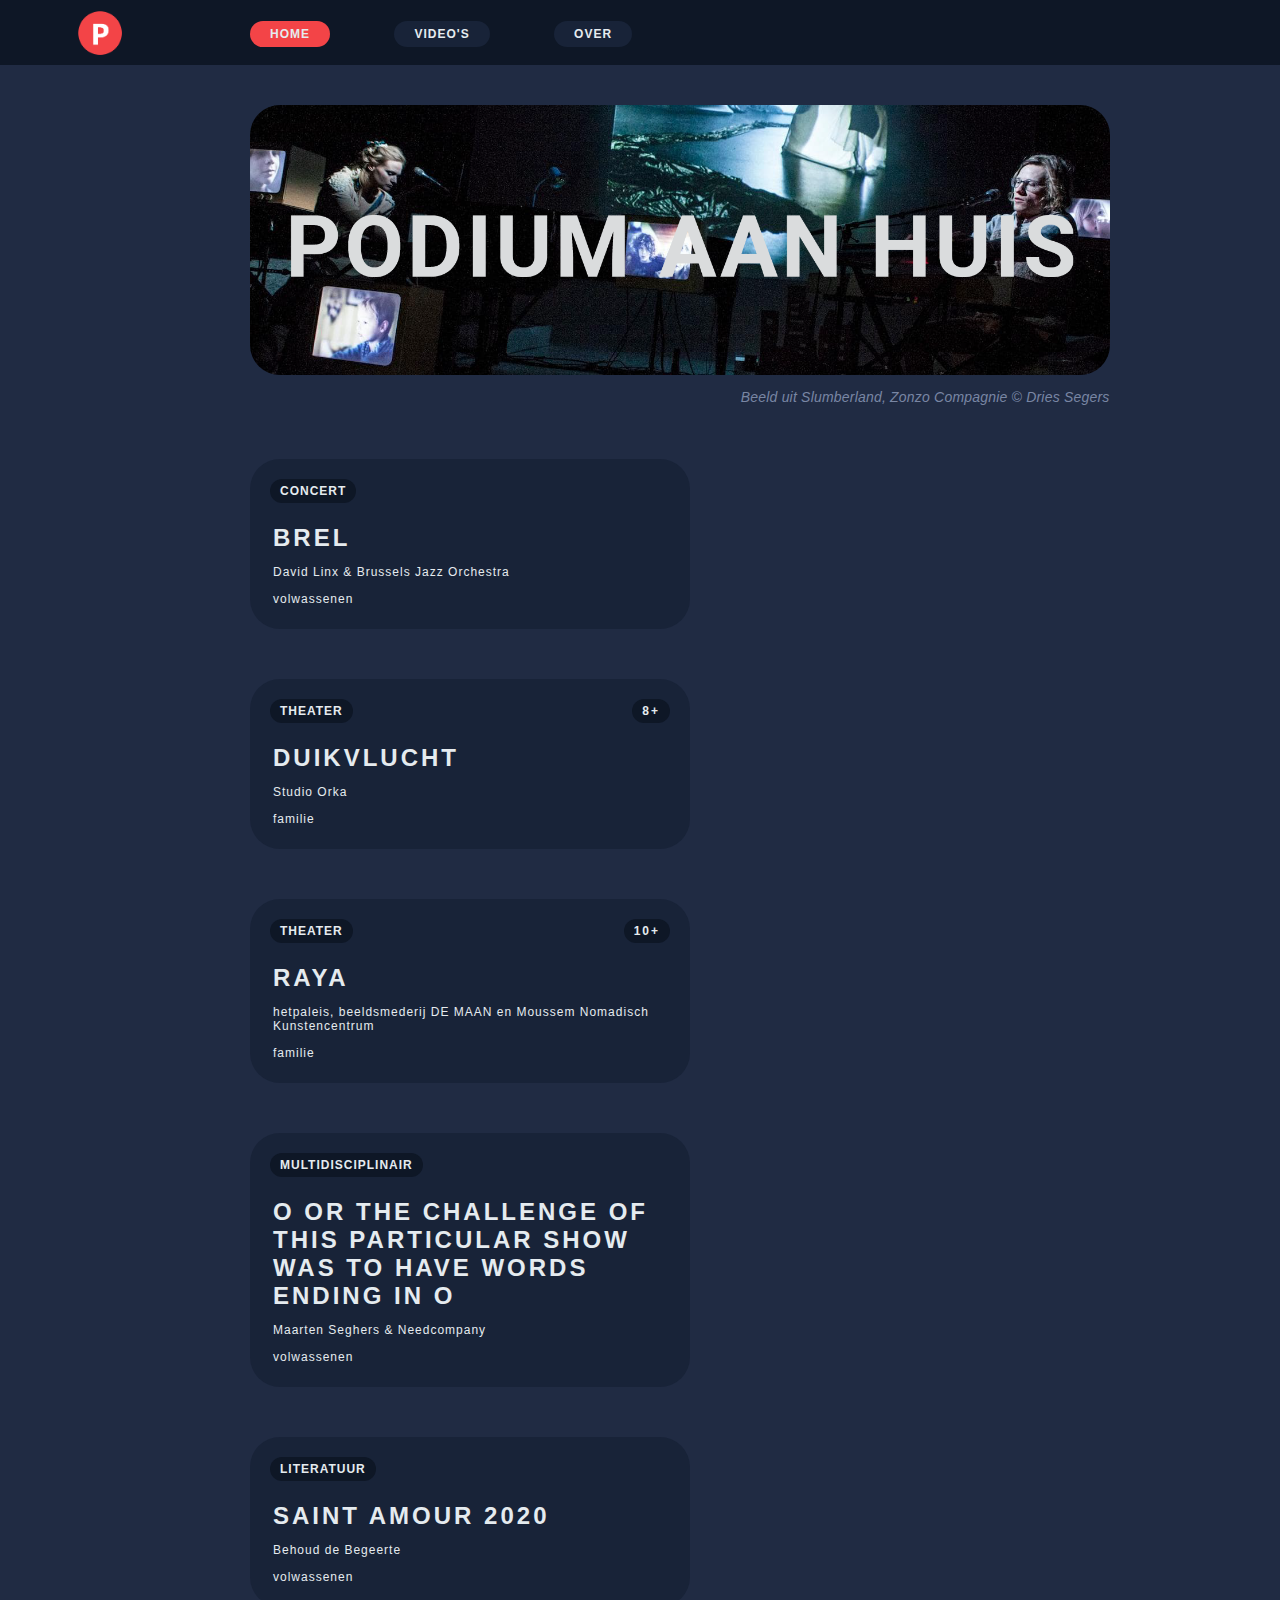
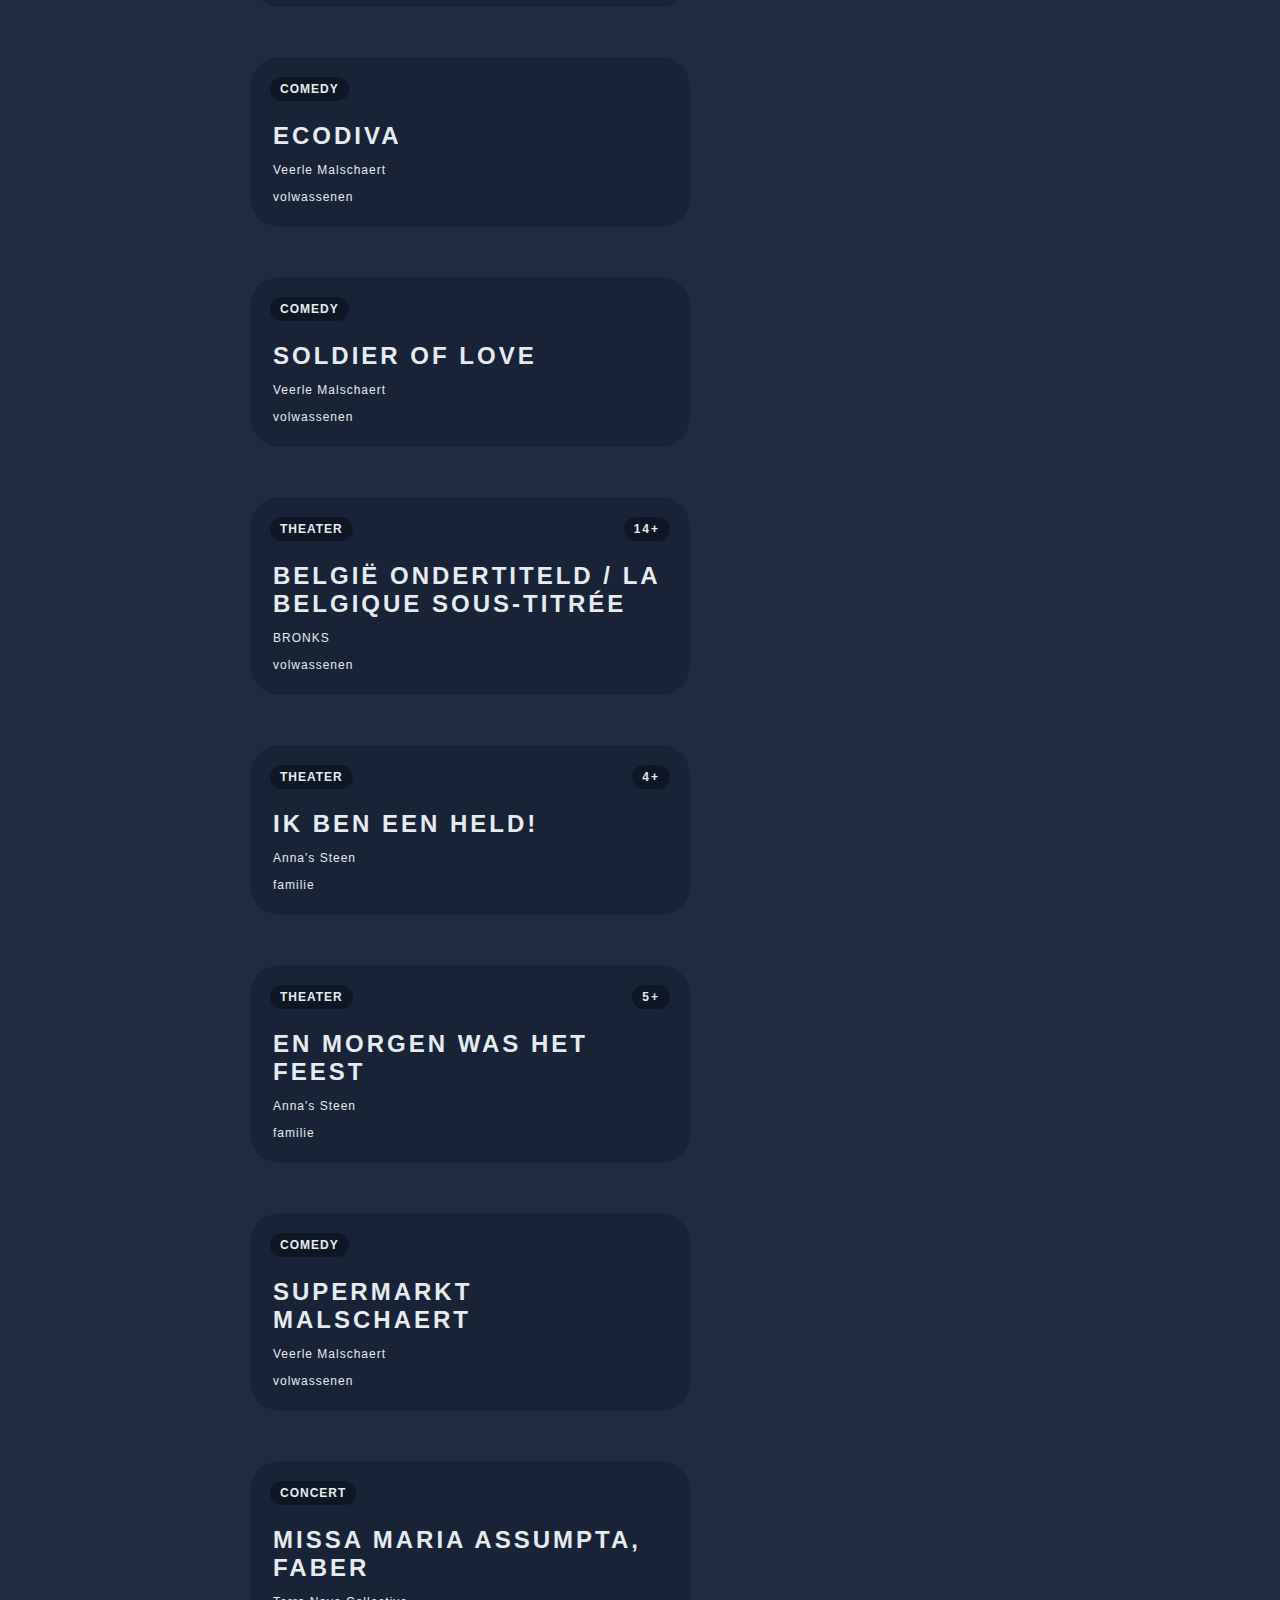
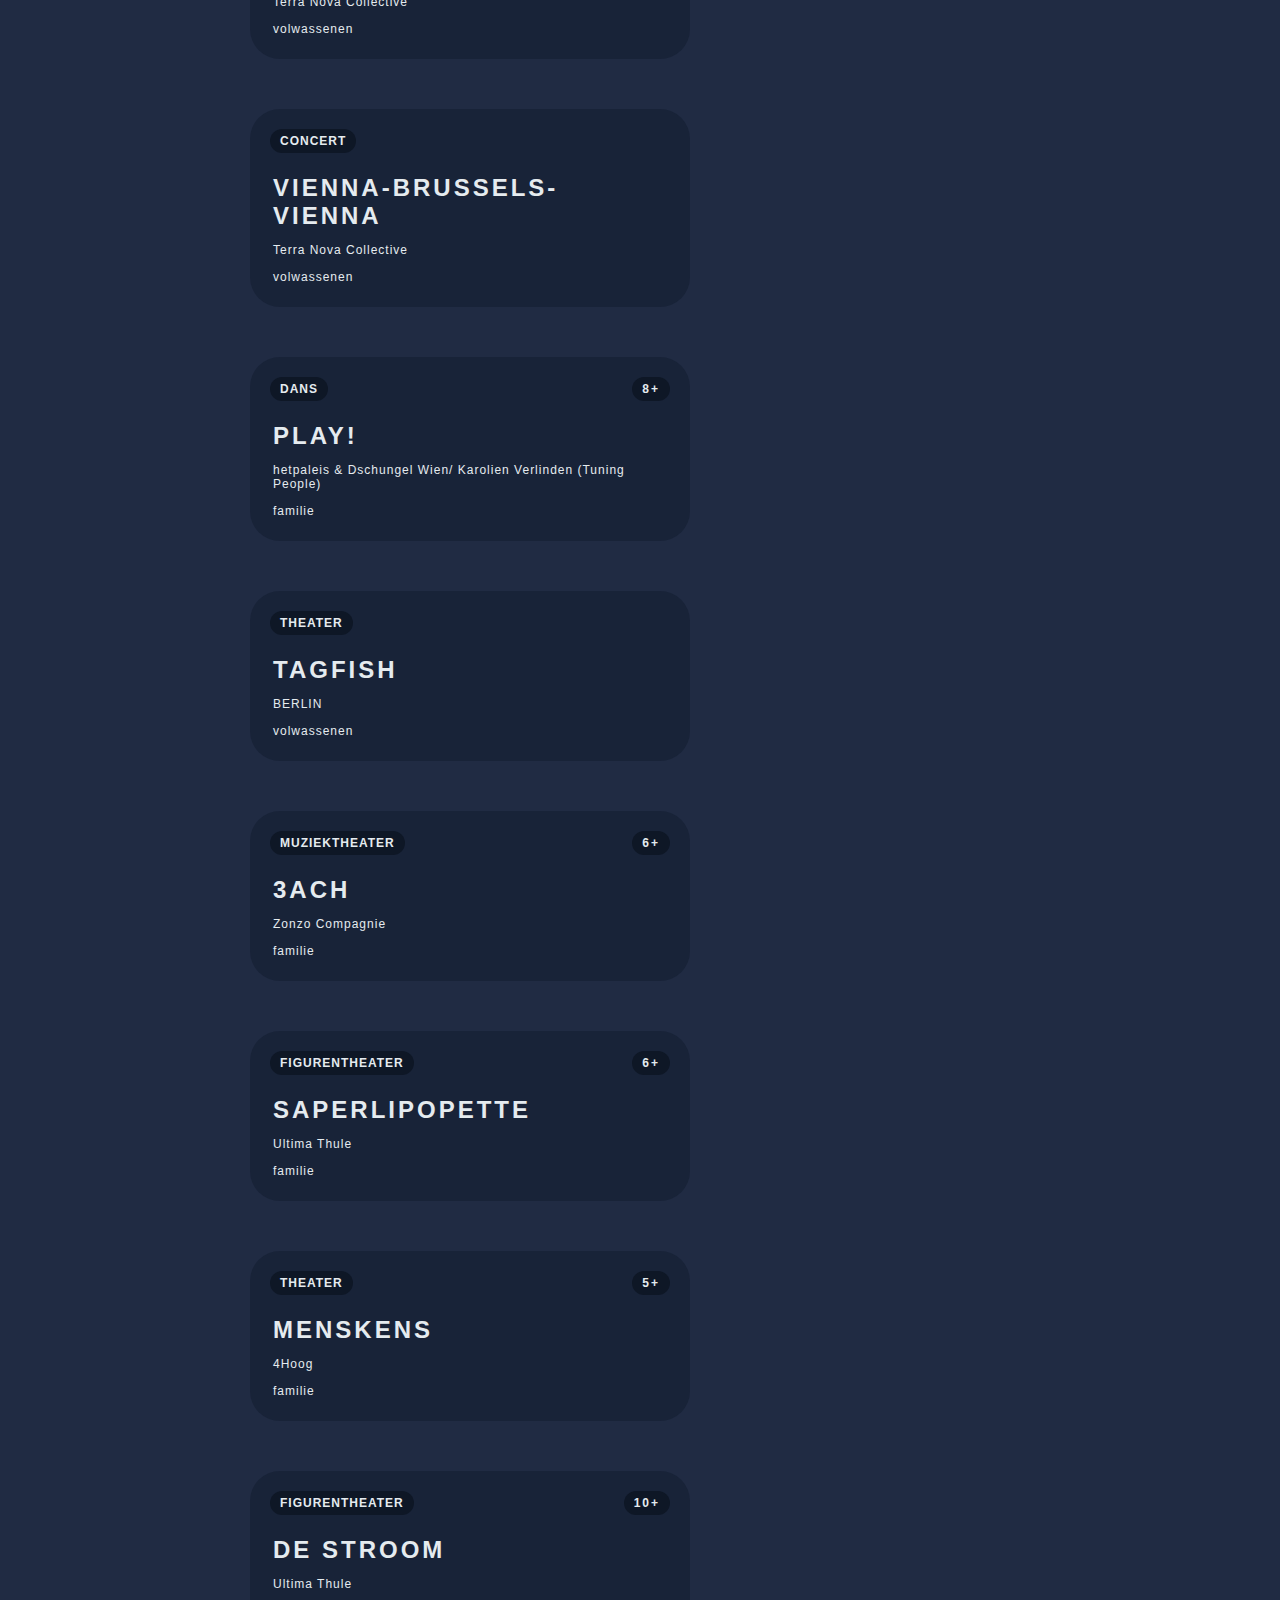
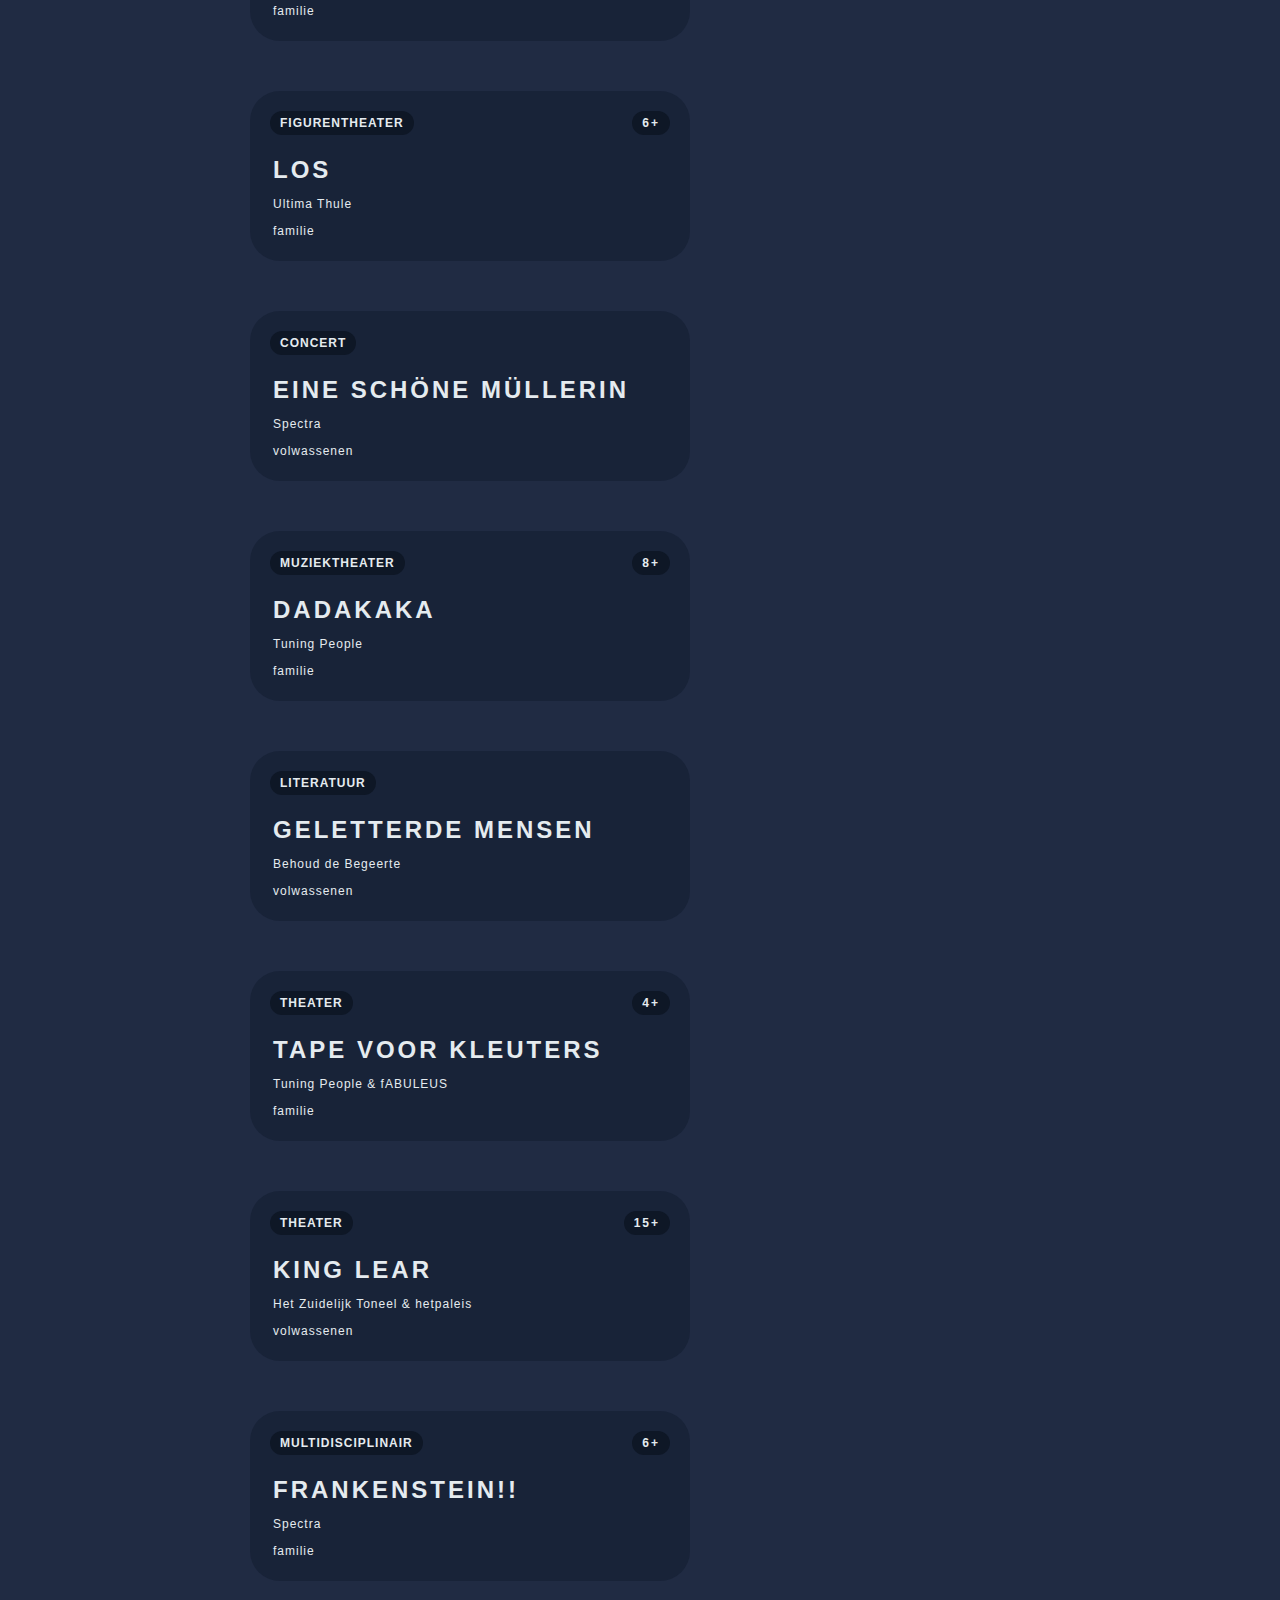
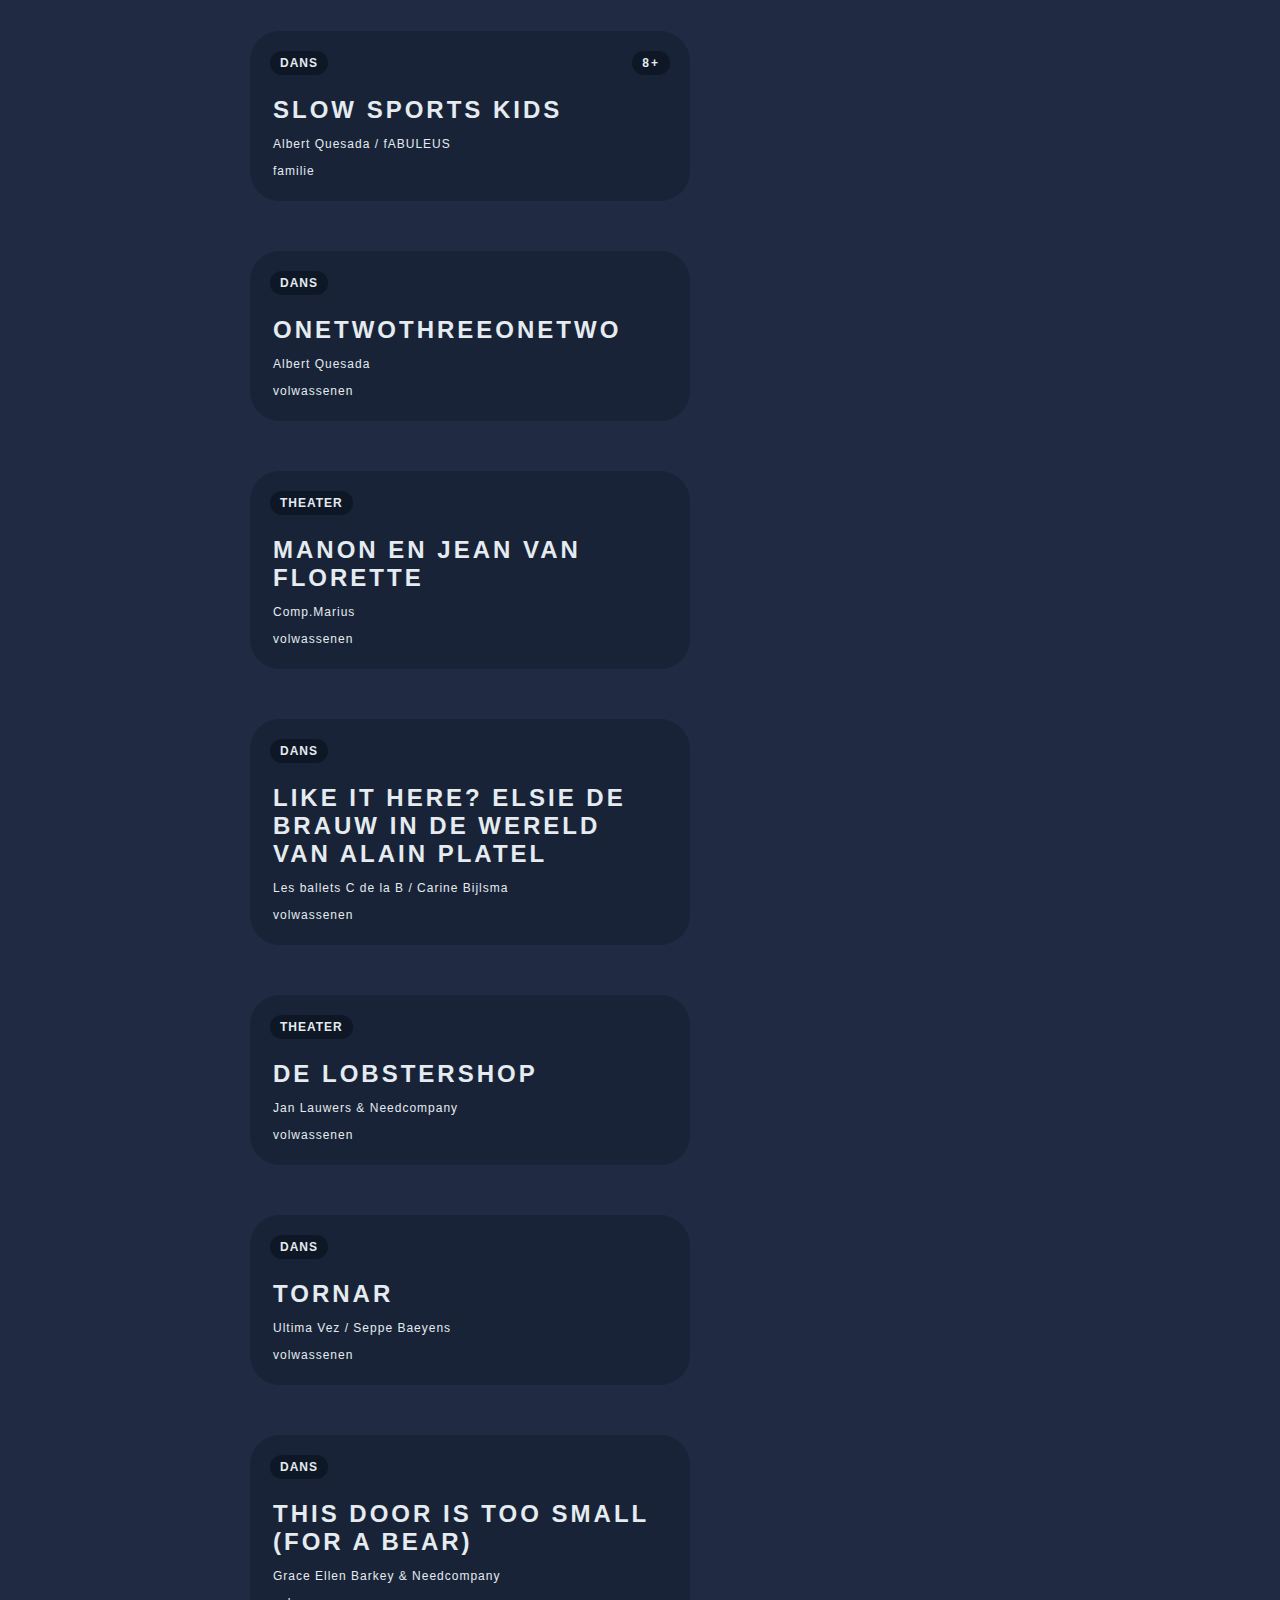
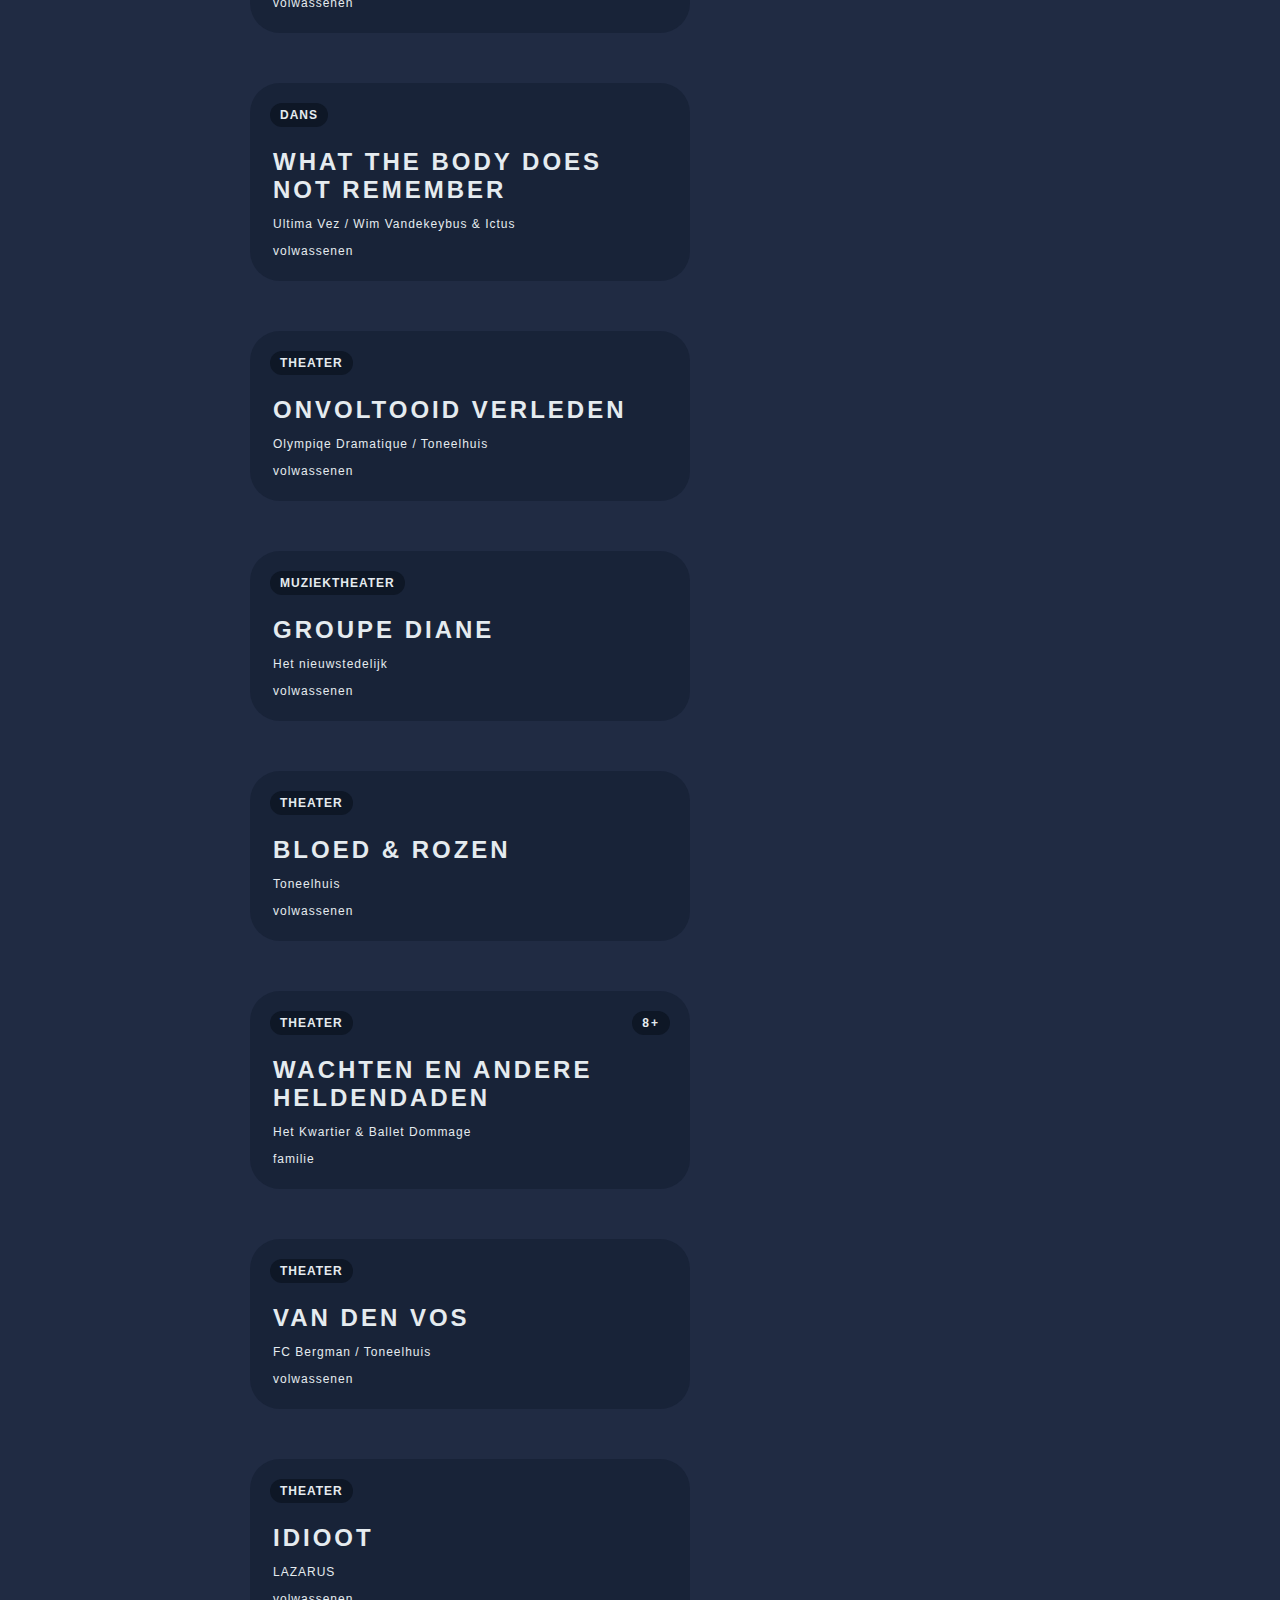
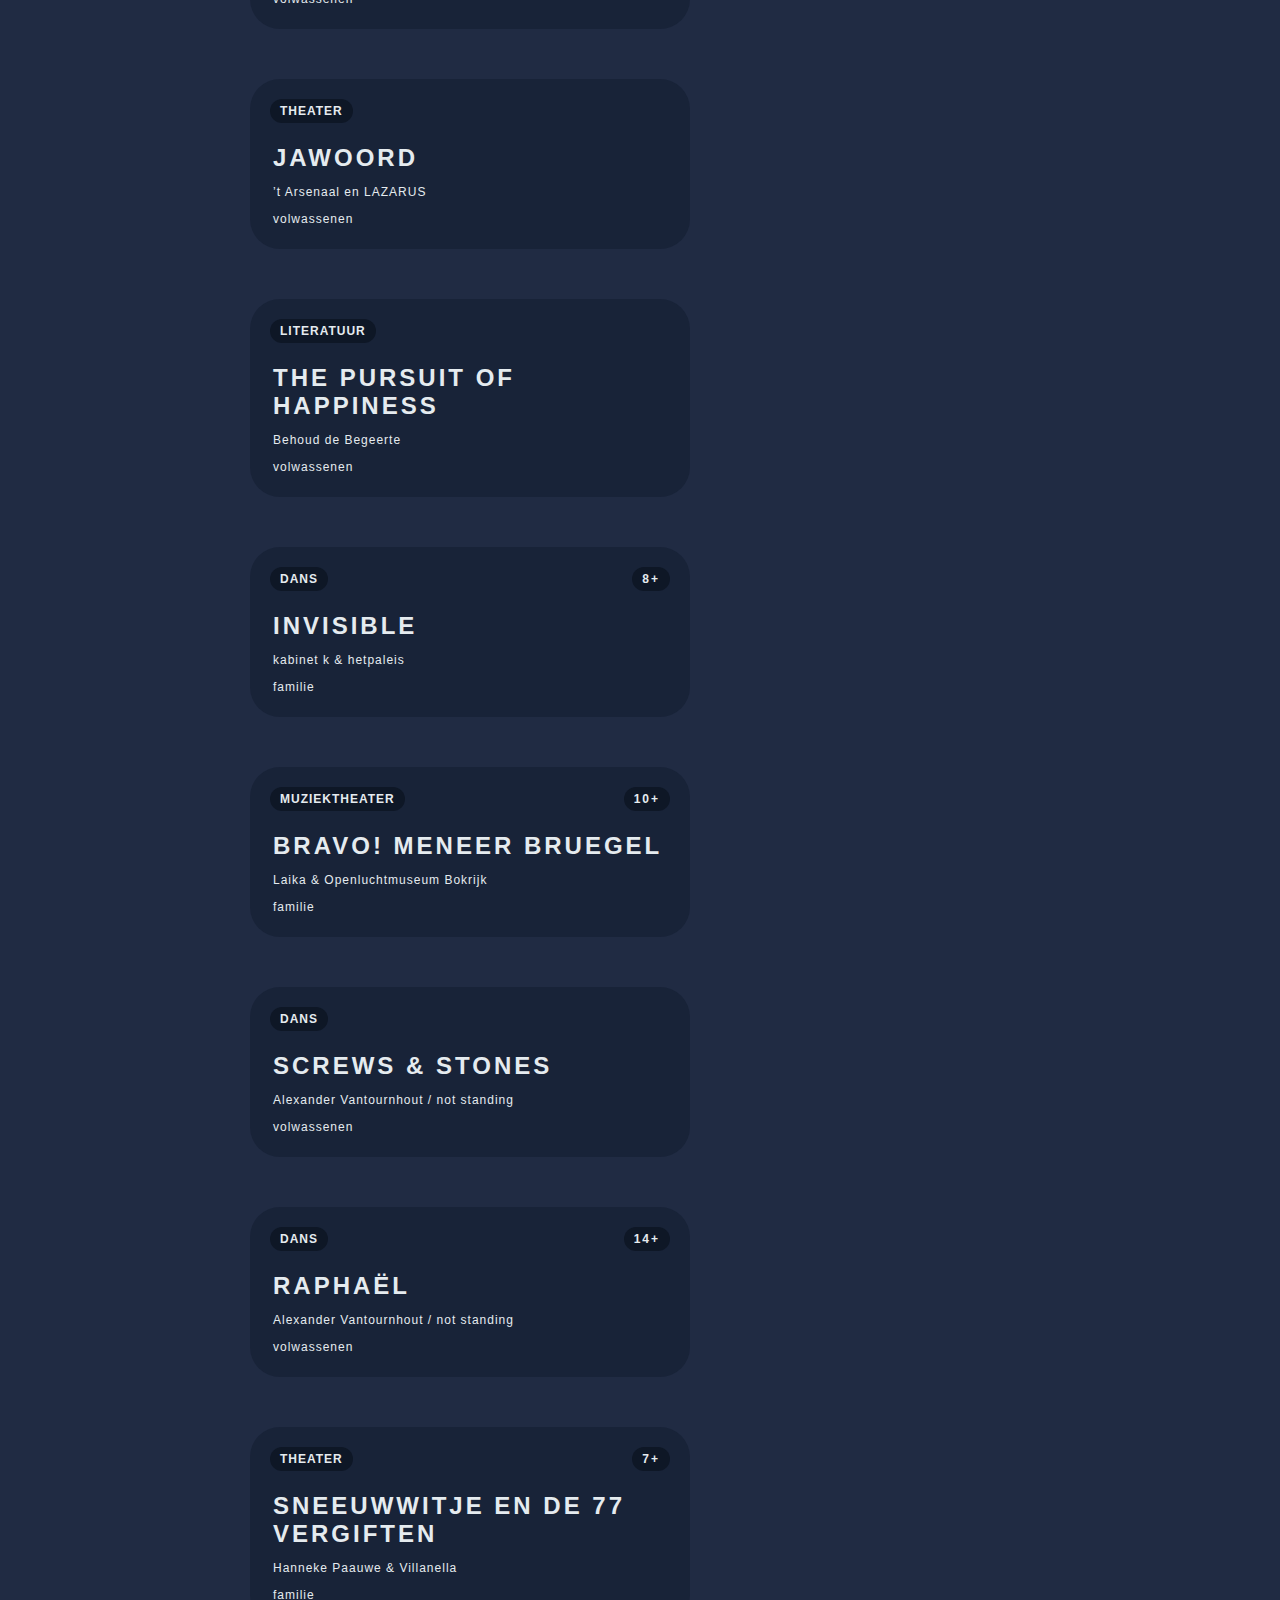
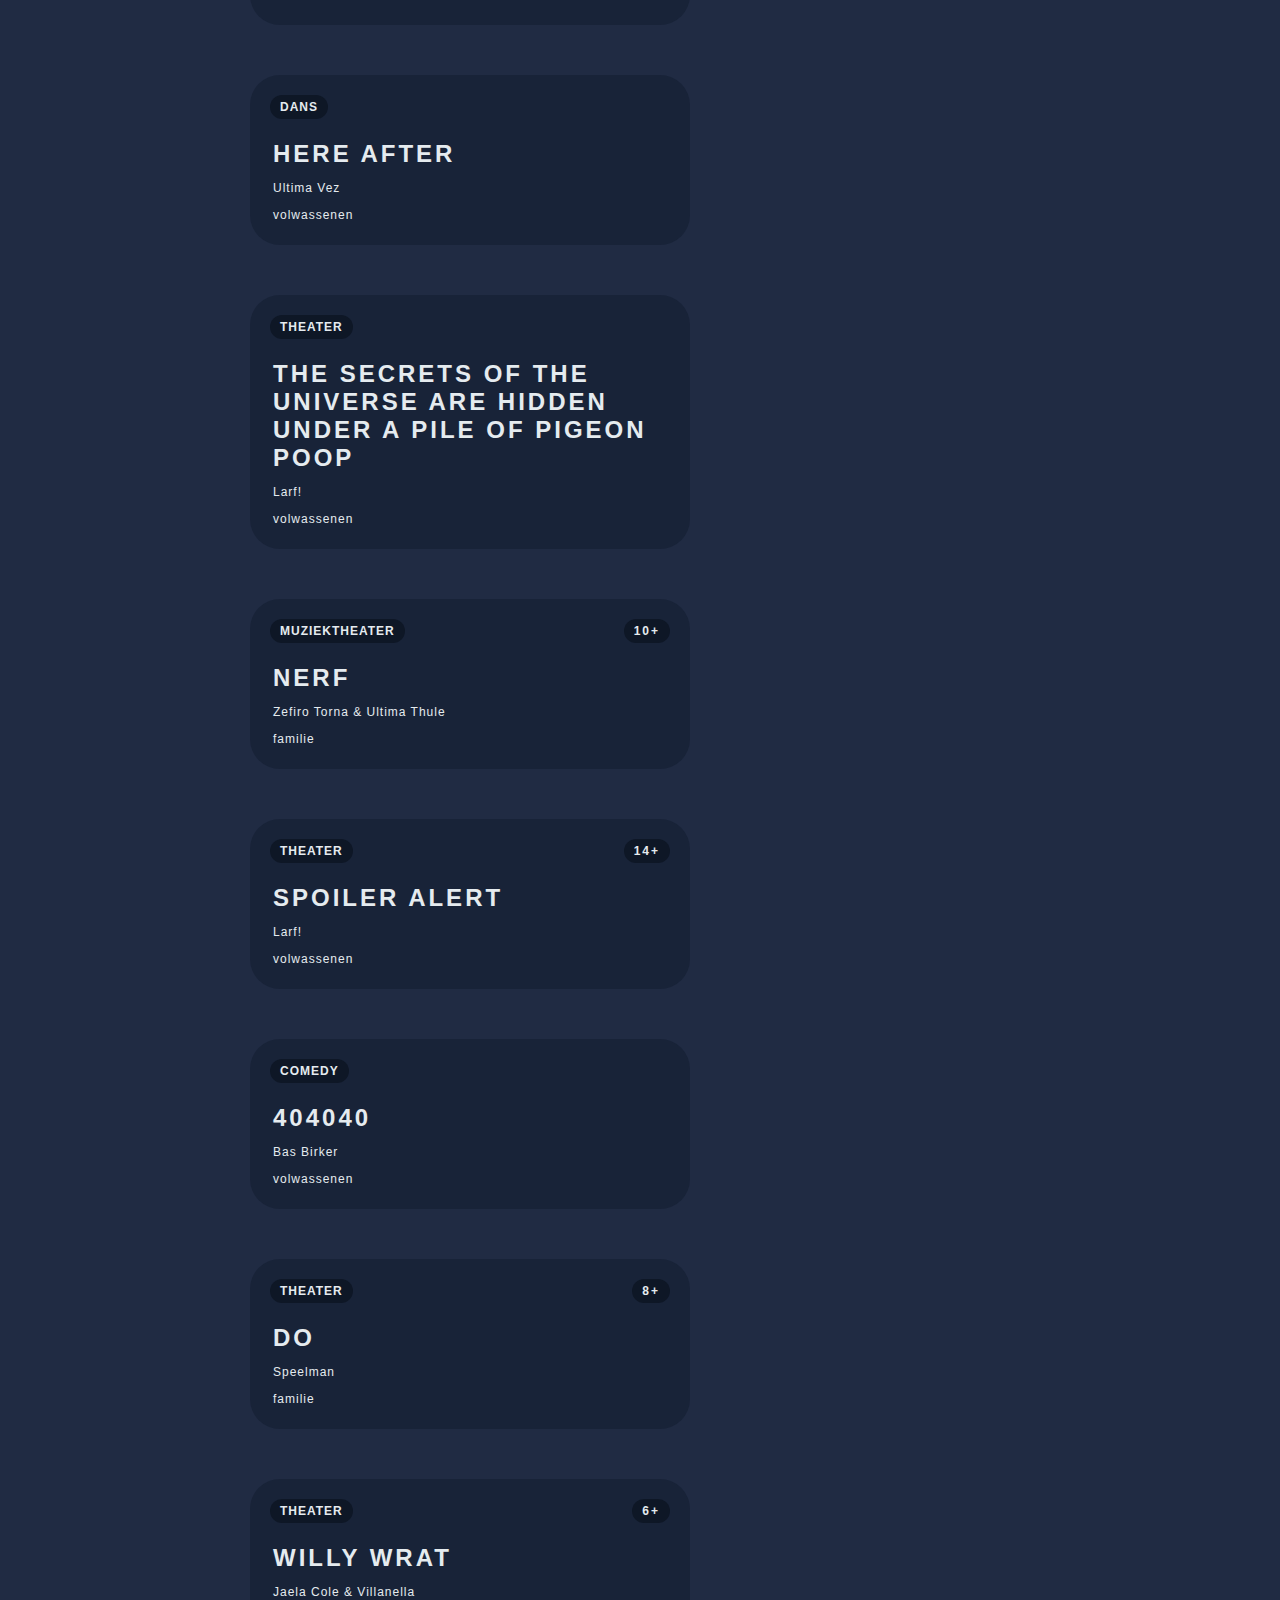
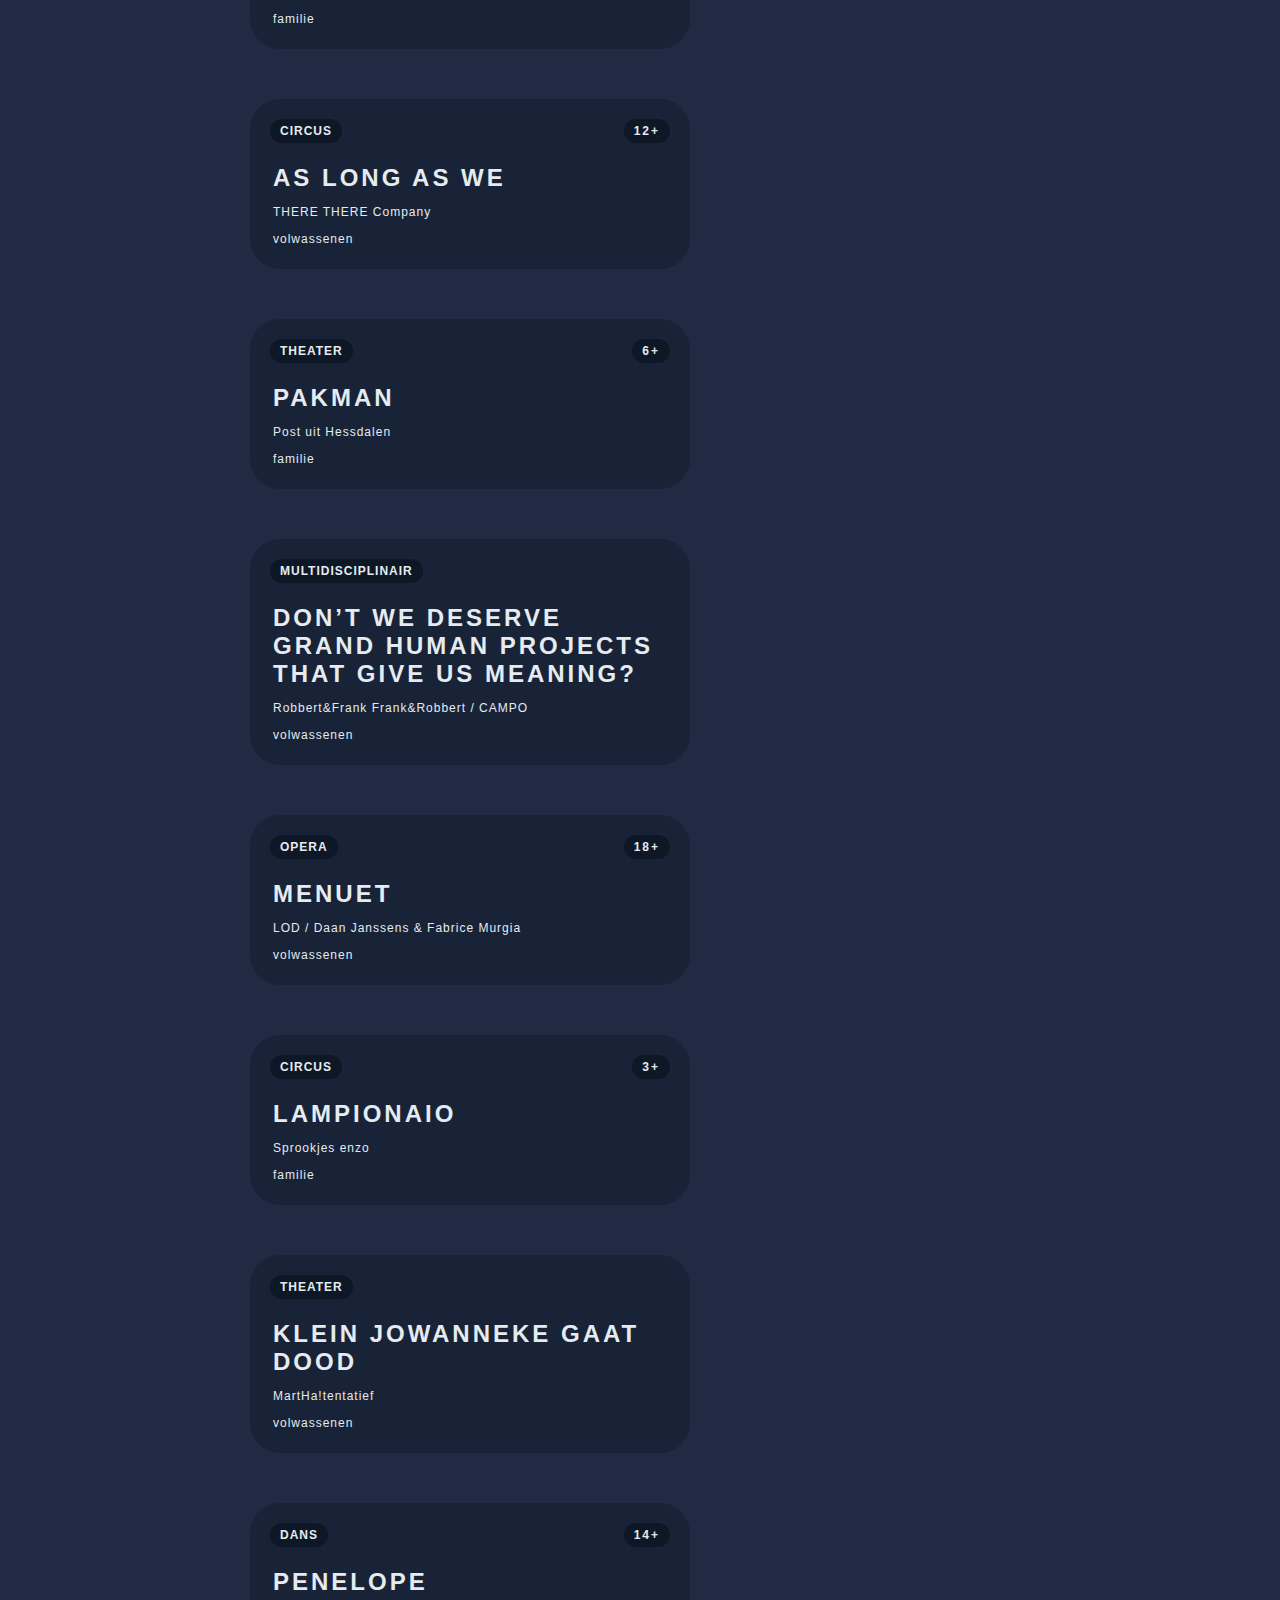
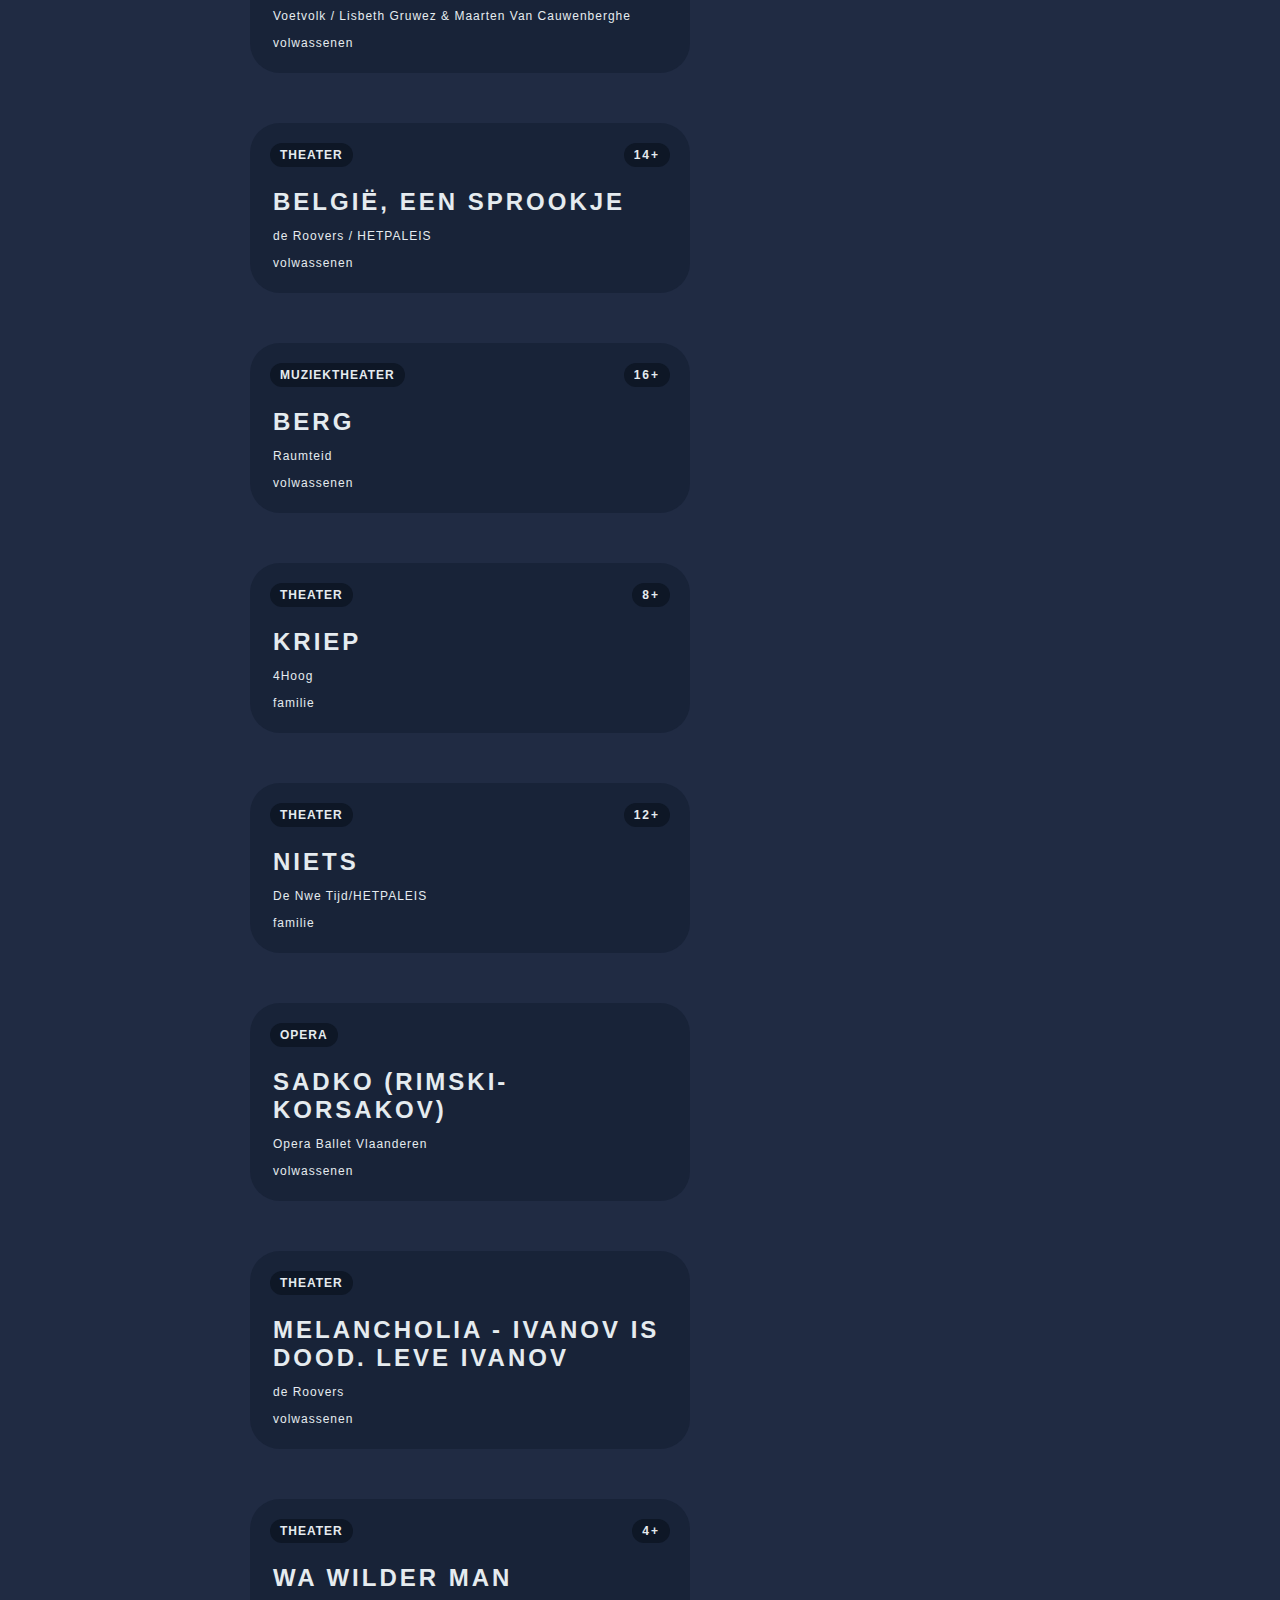
==== index.html @ 9a3b7913 "design made gathering all json data display" ====
<!DOCTYPE html>
<html lang="en">
<head>
    <meta charset="UTF-8">
    <meta name="viewport" content="width=device-width, initial-scale=1.0">
    <title>Podiumaanhuis</title>
    <script src="https://ajax.googleapis.com/ajax/libs/jquery/3.4.1/jquery.min.js" crossorigin="anonymous">
    </script>
    <link rel="stylesheet" href="/style.css">
    
    <script src="/script.js"></script> 
</head>
<body>
    <div class="container">
        <header>
    <img src="/images/Artboard – 1.png" id="logo">  
    <nav>
        <a href="" style=" background-color:#f34447;">Home</a>
        <a href="">Video's</a> 
        <a href="">Over</a>
    </nav>
</header>

<main>
    <div class="containerHome"> 
        <img class="imgHome" src="/images/Artboard 1.png" alt=""> 
        <p class="imgDesc">Beeld uit Slumberland, Zonzo Compagnie
            © Dries Segers</p>
    </div>
       
    <div class="containerFiler">
        
    </div>
   
    <div class="containerData"> 
       
    </div>   

</main>

<footer>

</footer>  
</body>
</html>
---- style.css ----
*{
    font-family: 'Roboto', sans-serif;
    color: #E5EBEF;
    
    scrollbar-color:  #f34447 #202B43; 
    scrollbar-width: thin;  
}
body{
    margin: 0;
    padding: 0;

    background-color: #202B43;
}
.box{
    background-color: #182338; 
    border: 2px;
    padding: 10px;
    border-radius: 30px;
    position: relative;
    transition: all 0.2s ease 0s; 

}

.box:hover{
    transform: scale(1.05); 
    cursor: pointer;
    background-color: #20304d;
    box-shadow: 0 4px 8px 0 rgba(0, 0, 0, 0.1), 0 6px 20px 0 rgba(0, 0, 0, 0.11);
} 

.box:hover .boxGenre{
    background-color:#f34447;
    transition: all 0.2s ease 0s; 
} 

.boxGenre{
    position: absolute;
    background-color: #0E1726;
    border-radius: 30px; 
    padding: 5px 10px 5px 10px;  
    text-transform: uppercase;
    font-weight: 700;
    letter-spacing: 1px;
    font-size: 12px;
    margin: 10px; 
}

.boxTitle{
    margin-top: 55px;
    text-transform: uppercase;
    font-weight: 700;
    letter-spacing: 3px;
    font-size: 24px;
    margin: 55px 13px 13px 13px;
}
.boxDescription{

    font-weight: 500;
    letter-spacing: 1px; 
    font-size: 12px;
    margin: 13px;
}
.boxCategory{
  
    font-weight: 500;
    letter-spacing: 1px; 
    font-size: 12px;
    margin: 13px;
}

.boxAge{
    position: absolute;
    background-color: #0E1726;
    border-radius: 30px;
    padding: 5px 10px 5px 10px;  
    text-transform: uppercase;
    font-weight: 700;
    letter-spacing: 2px;
    font-size: 12px;
    margin: 10px;
    top: 10px;
    right: 10px;
}
  
.container { 
    display: grid;
    height: 100vh;
    grid-template-columns: 250px auto 75px;
    grid-template-rows: 65px auto 200px;
    grid-template-areas: "header header header"
        ". main ."
        "footer footer footer"; 
}

header { 
    grid-area: header;
    display: grid;
    grid-template-columns: 200px auto;
    grid-template-areas: "logo nav";
    background-color: #0E1726;
} 
   
main {
    grid-area: main;  
    display: grid;
    grid-template-columns: 45% 10% 35% 10%;  
    grid-template-areas:     "home home home"
                         "filter filter filter"
                             "data data data"; 
} 
  .containerHome{
      margin-top: 40px;
      grid-area: home; 
      display: grid;
      position: relative;
  } 

  .containerData{
      margin-top: 40px;
      grid-area: data;
      display: grid;
      grid-gap: 50px; 
      grid-template-columns: repeat(auto-fit, 440px);
  }

  .containerFilter{
      grid-area: filter;
  }
  
footer {
    grid-area: footer;
    background-color: #182338;
}

/*-------------- HEADER CSS ---------------*/

header nav {
    justify-self: flex-start;
    align-self: center;
    grid-area: nav;
    margin-left: 20px;
}  

header nav a { 
    list-style-type: none; 
    margin: 0 30px; 
    text-decoration: none;
    background-color: #182338;  
    border-radius: 30px;
    padding: 6px 20px 6px 20px;  
    text-transform: uppercase;
    font-weight: 700; 
    letter-spacing: 1px;
    font-size: 12px;
    transition: all 0.2s ease 0s; 
}

header nav a:hover {
    transform: scale(1.05); 
    cursor: pointer;
    background-color: #293d63;
    box-shadow: 0 4px 8px 0 rgba(0, 0, 0, 0.1), 0 6px 20px 0 rgba(0, 0, 0, 0.11);
}

#logo {
    width: 50px;
    grid-area: logo;
    justify-self: center;
    align-self: center;
}  
#logo:hover {
    opacity: 0.3; 
    cursor: pointer;
    transition: all 0.3s ease 0s; 
}

.imgHome{ 
    width: 100%;
    border-radius: 30px;
}
.imgDesc{
    font-size: 14px;
    font-weight: 400;
    font-style: italic; 
    letter-spacing: 0.2px;
    text-align: end;
    color: rgb(121, 134, 163); 
}
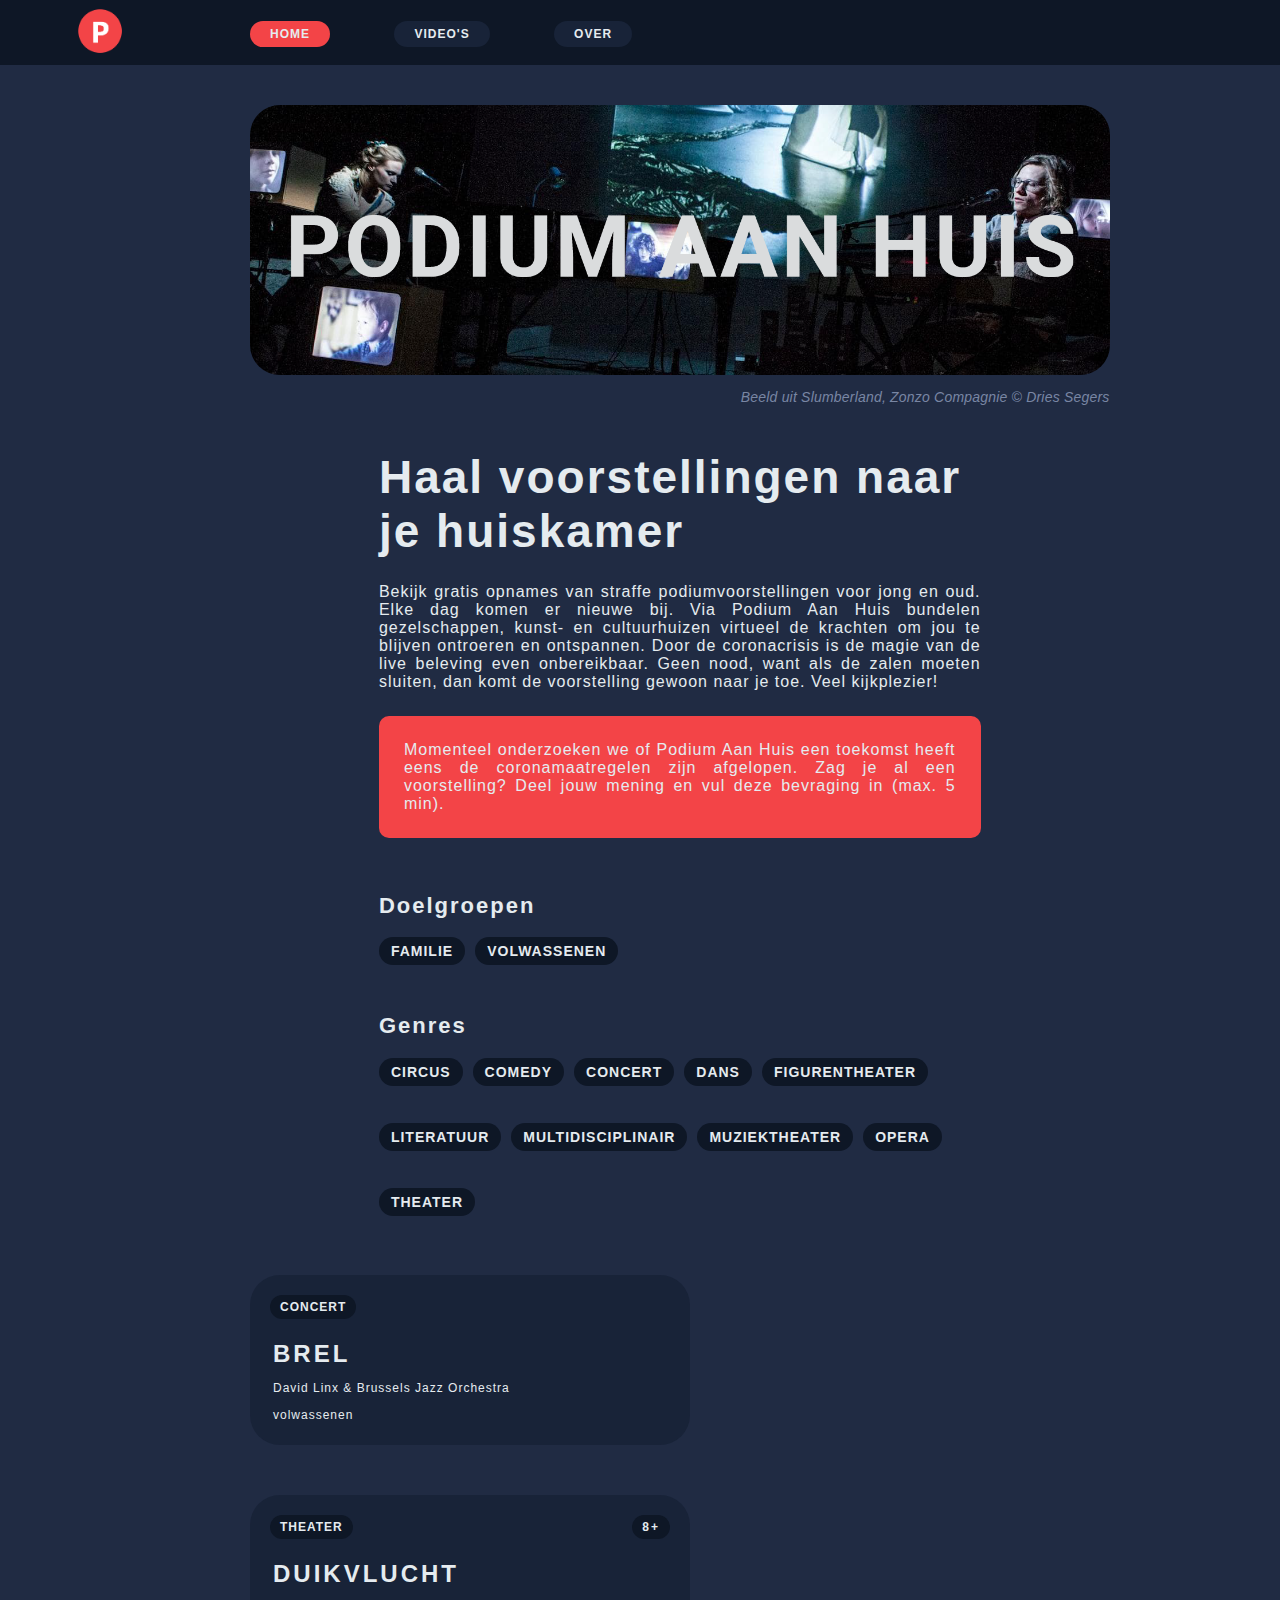
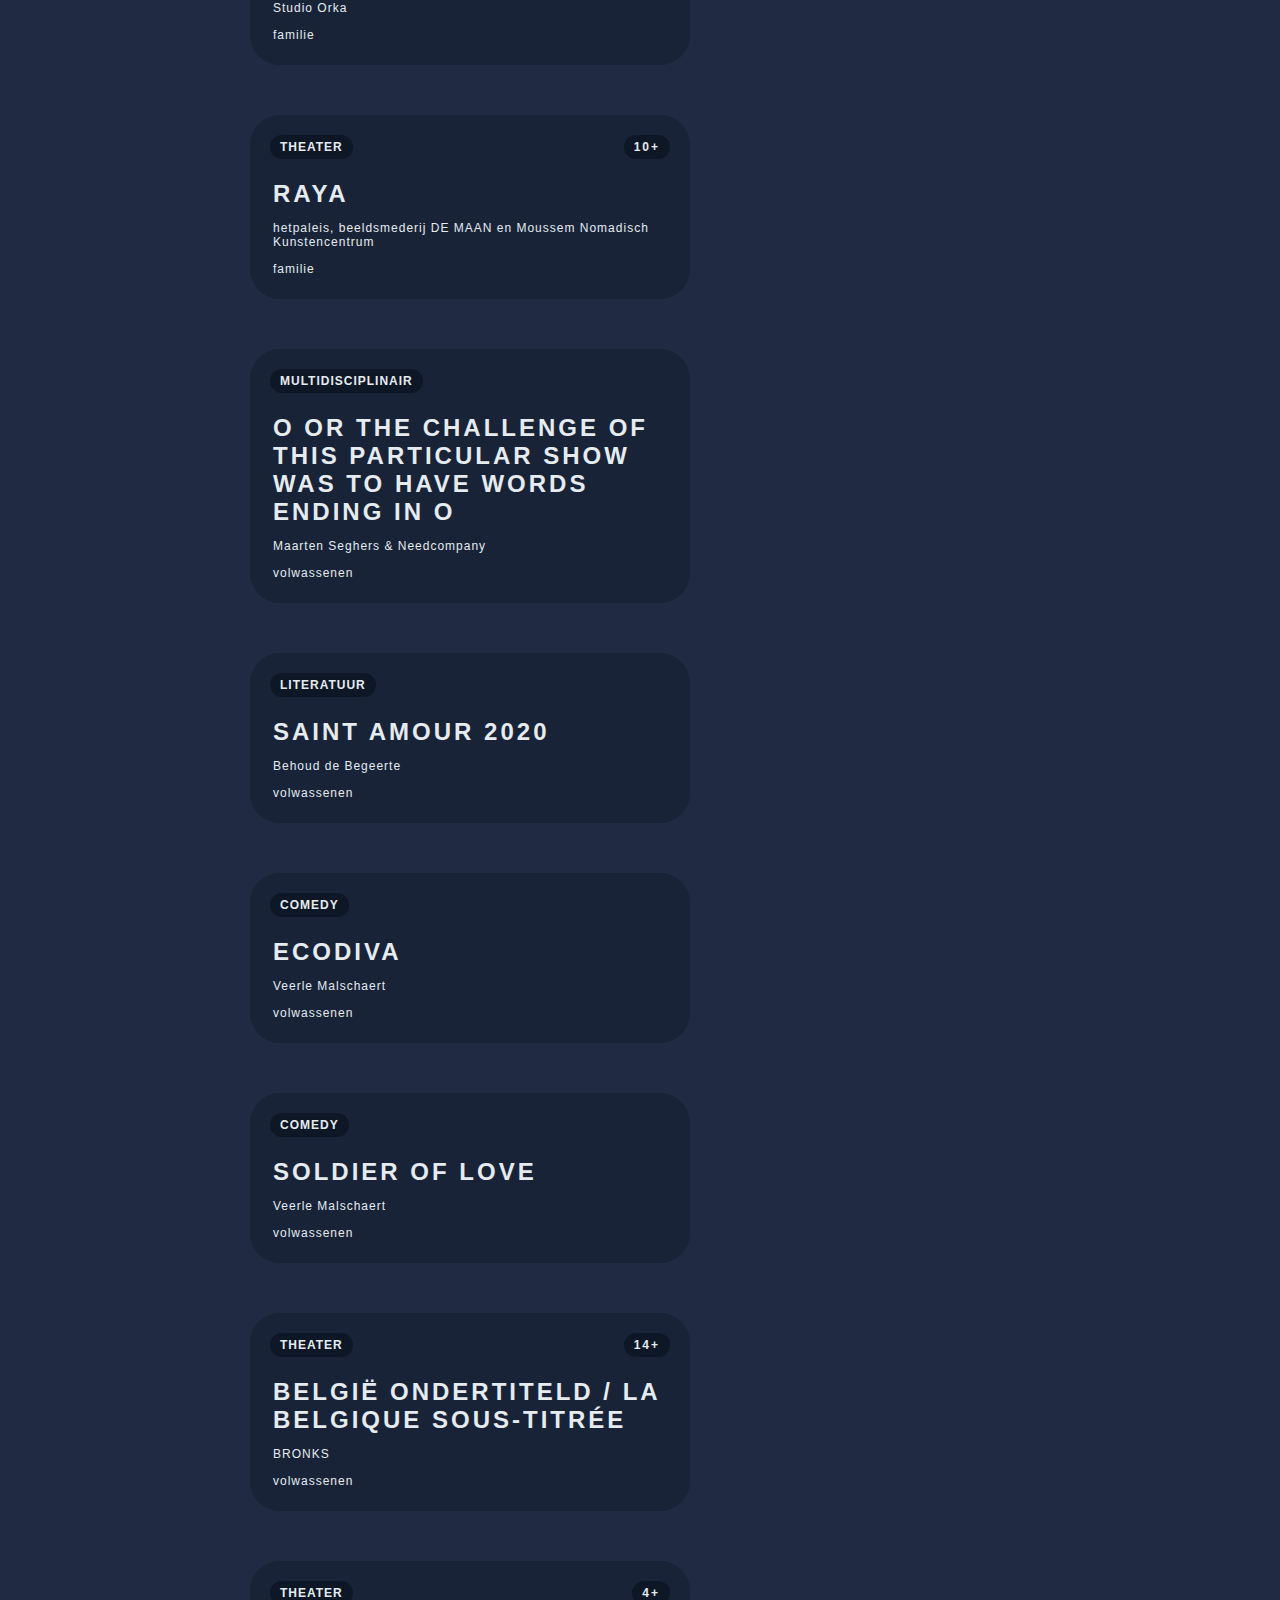
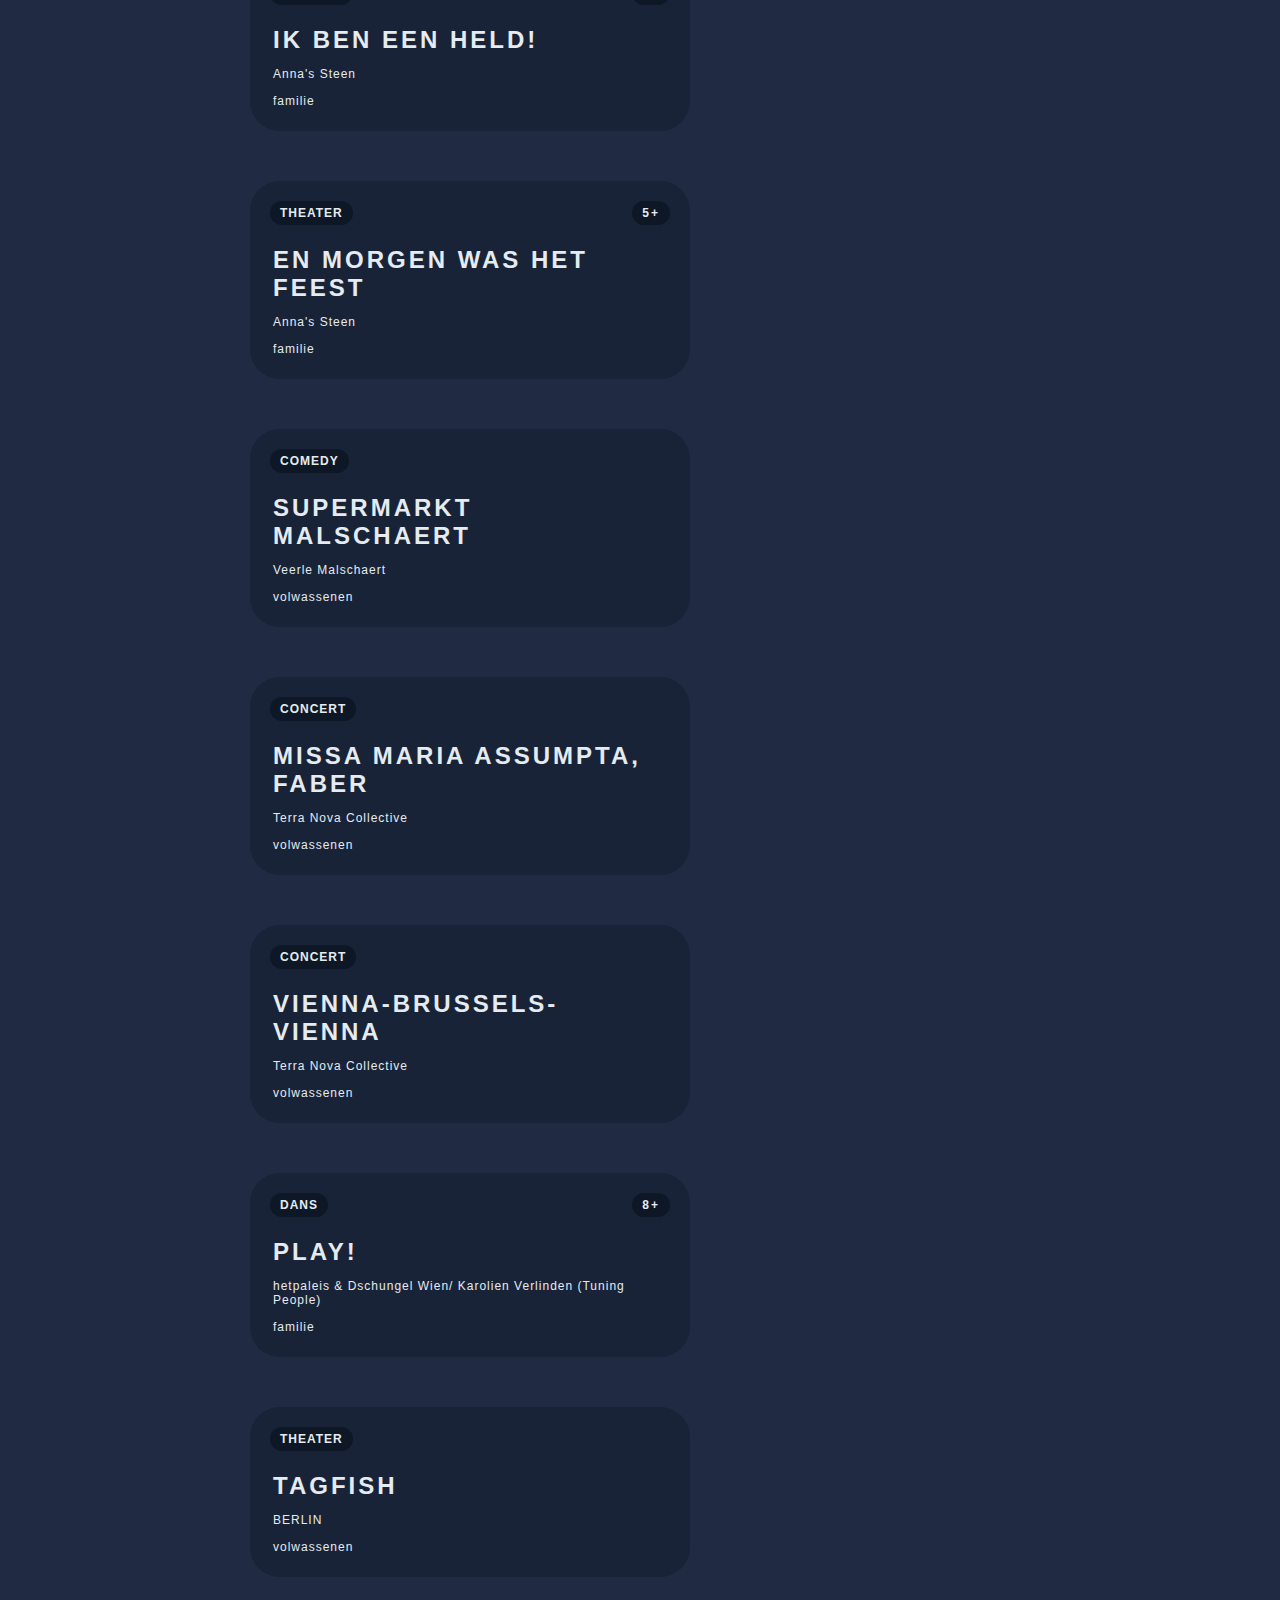
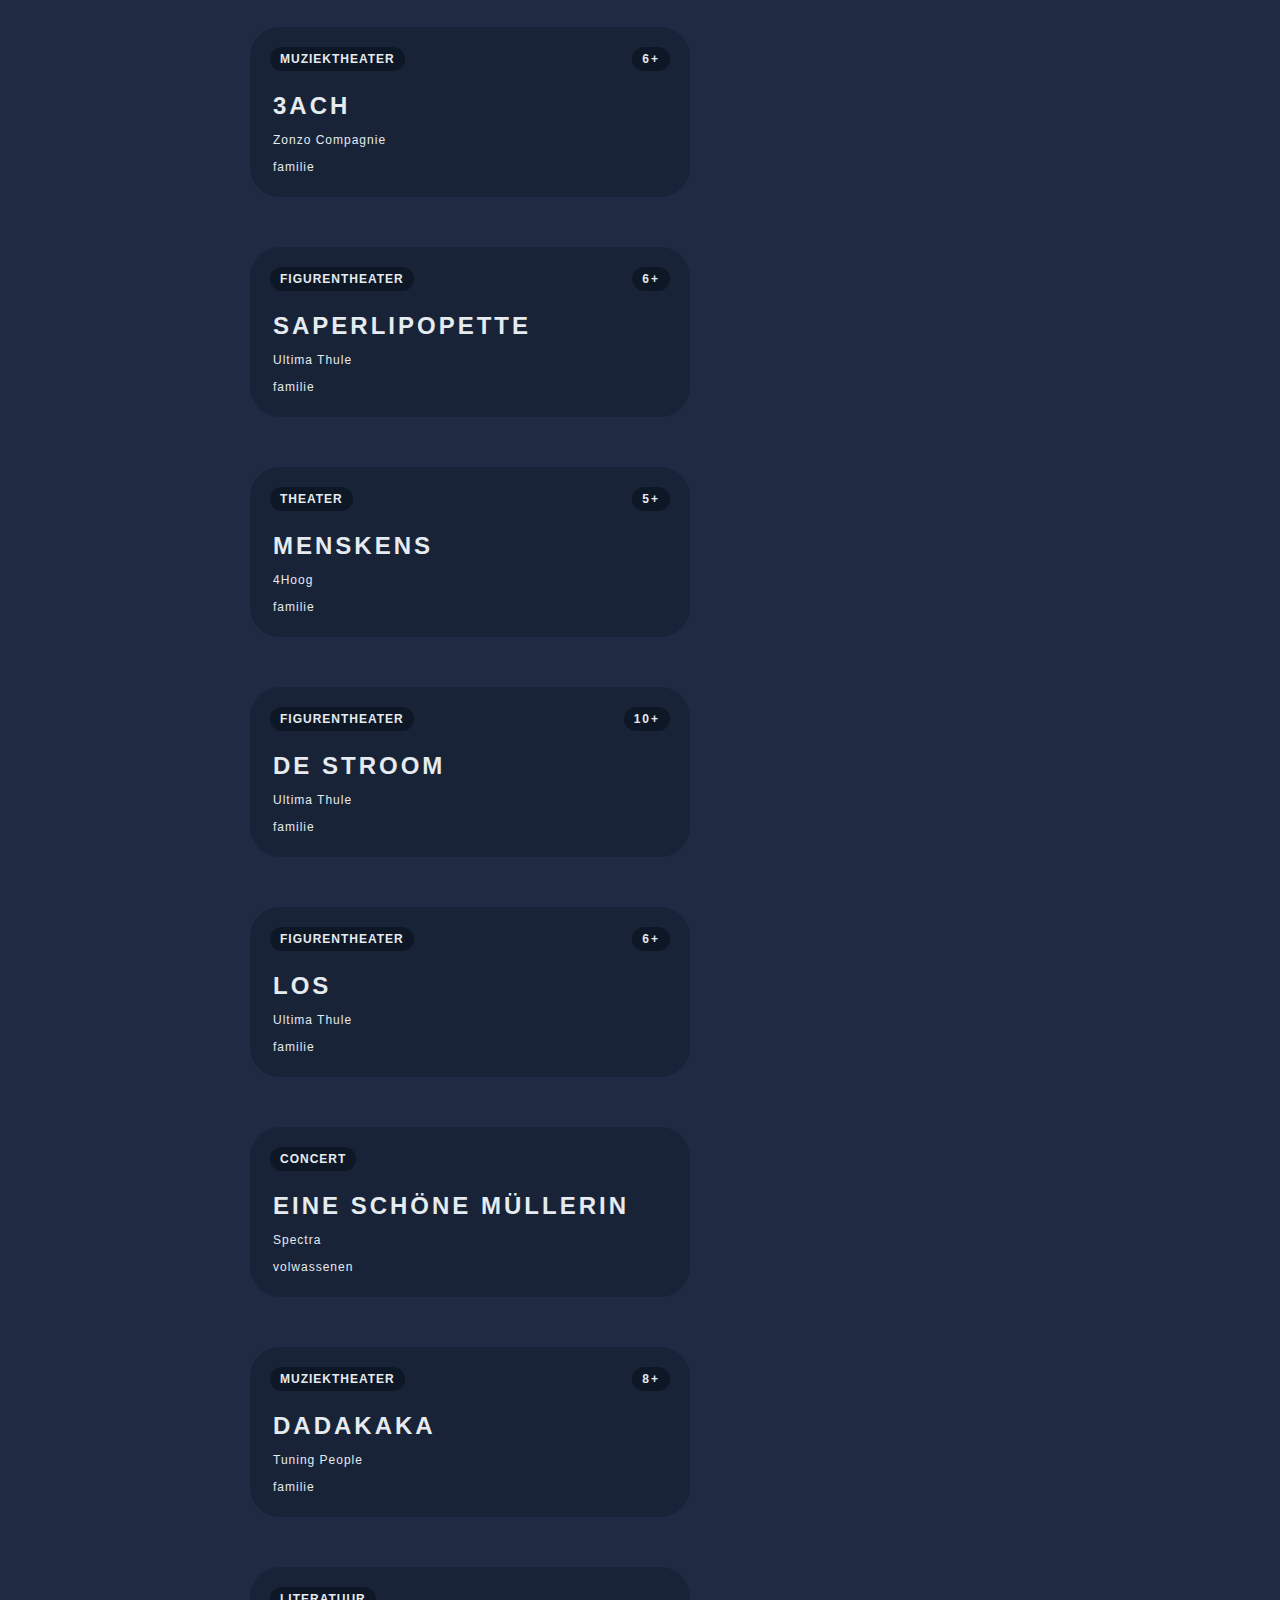
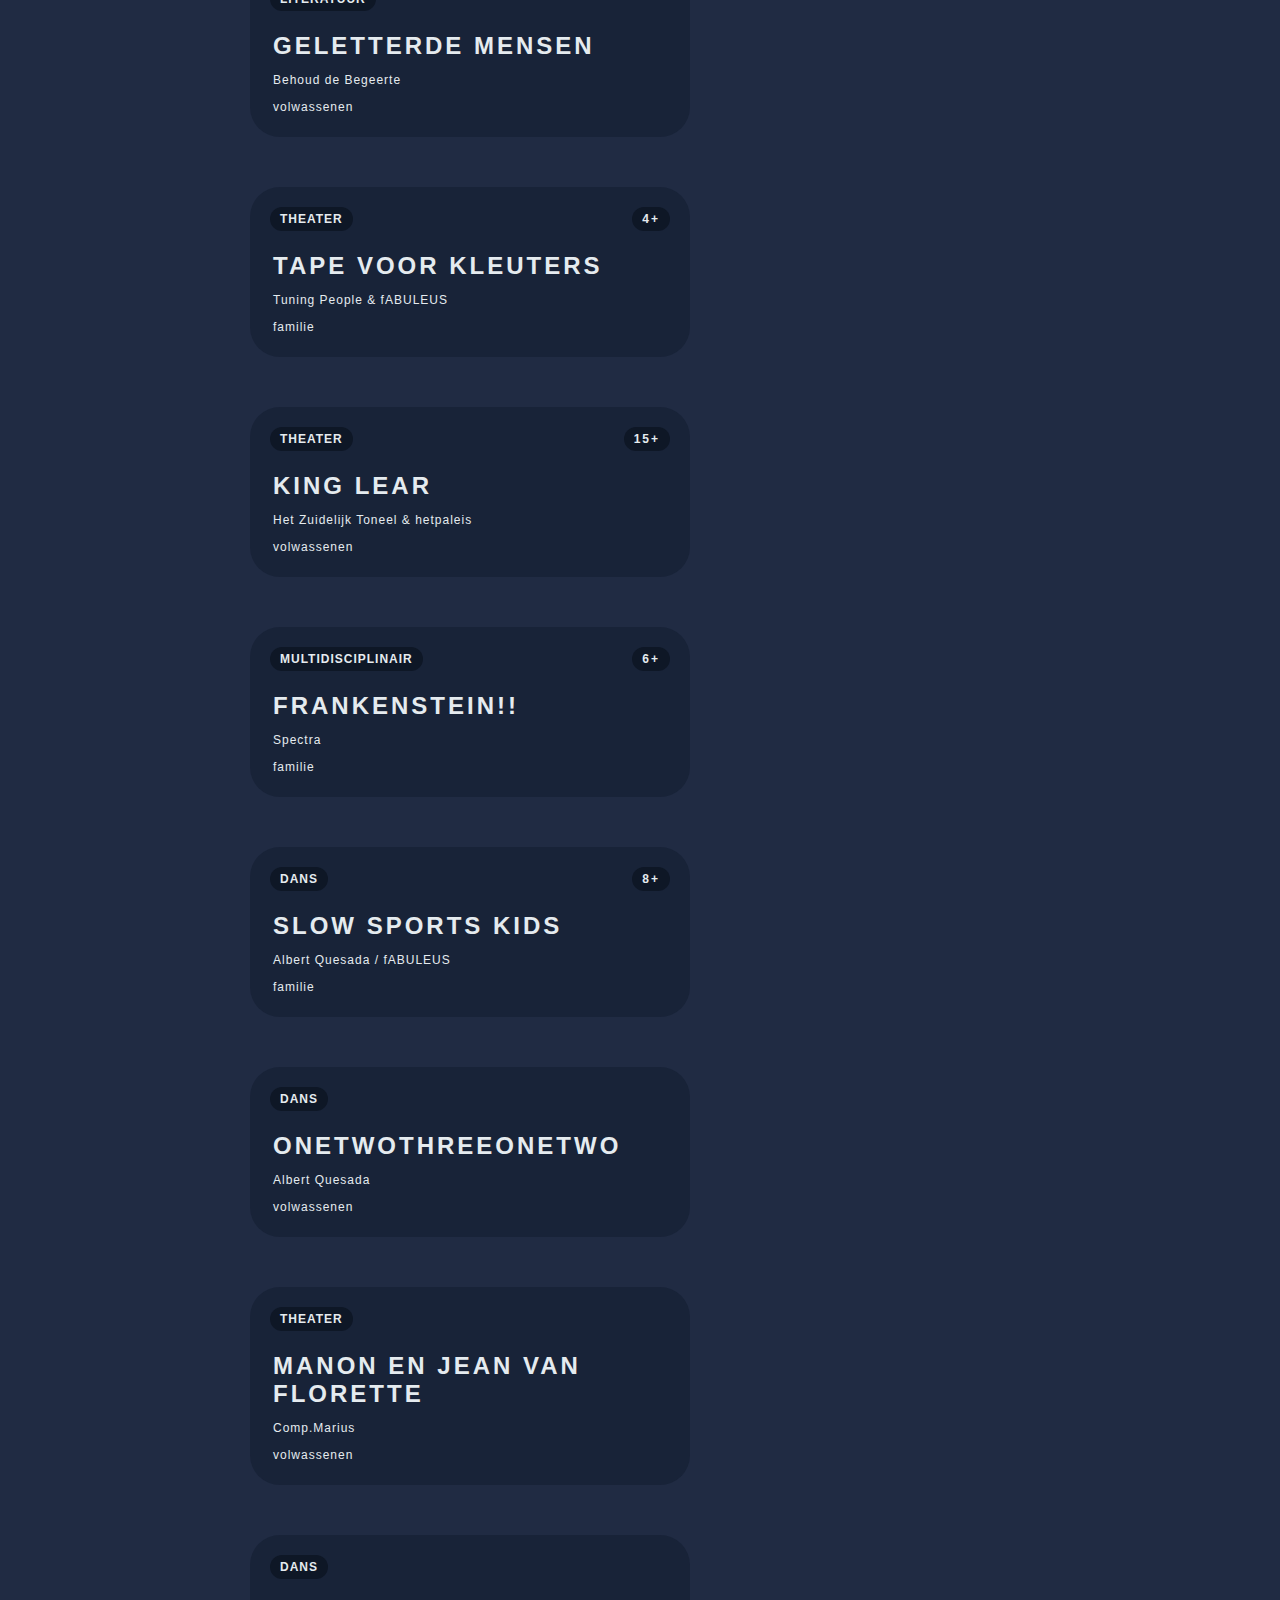
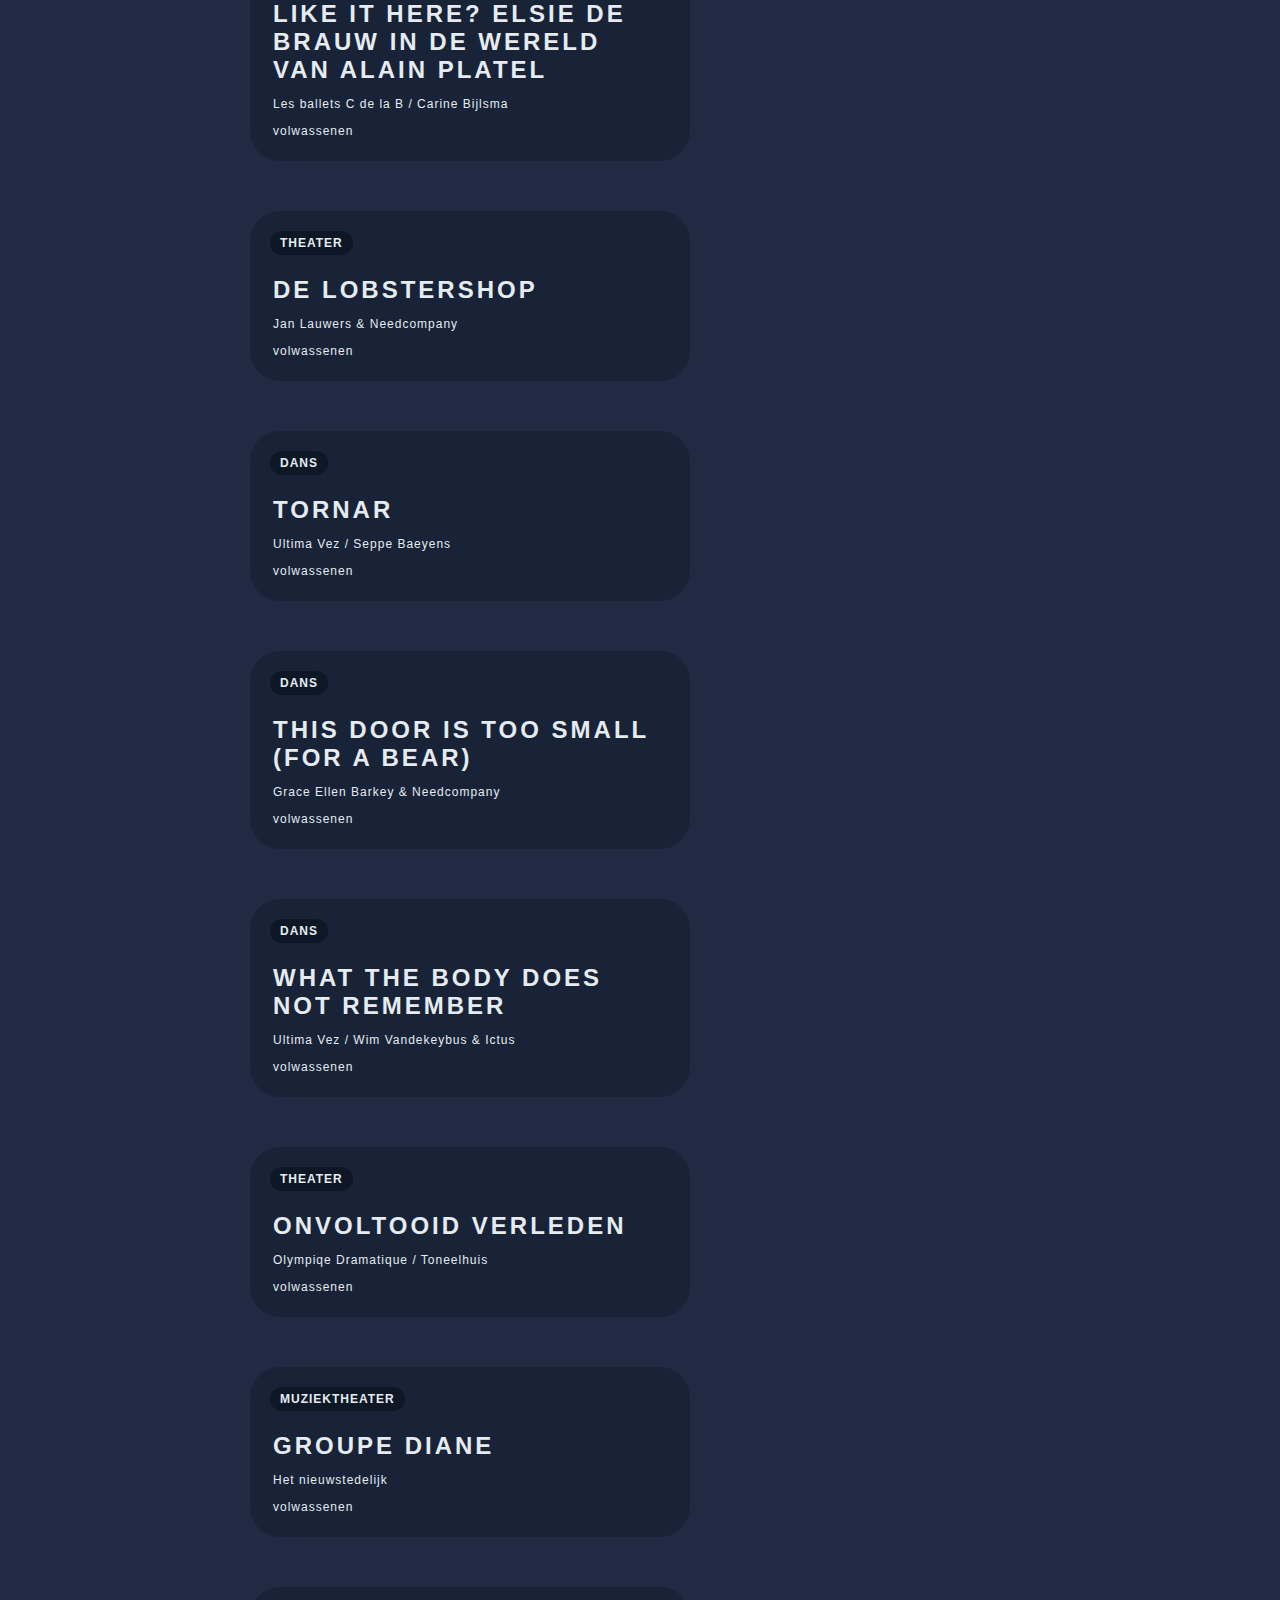
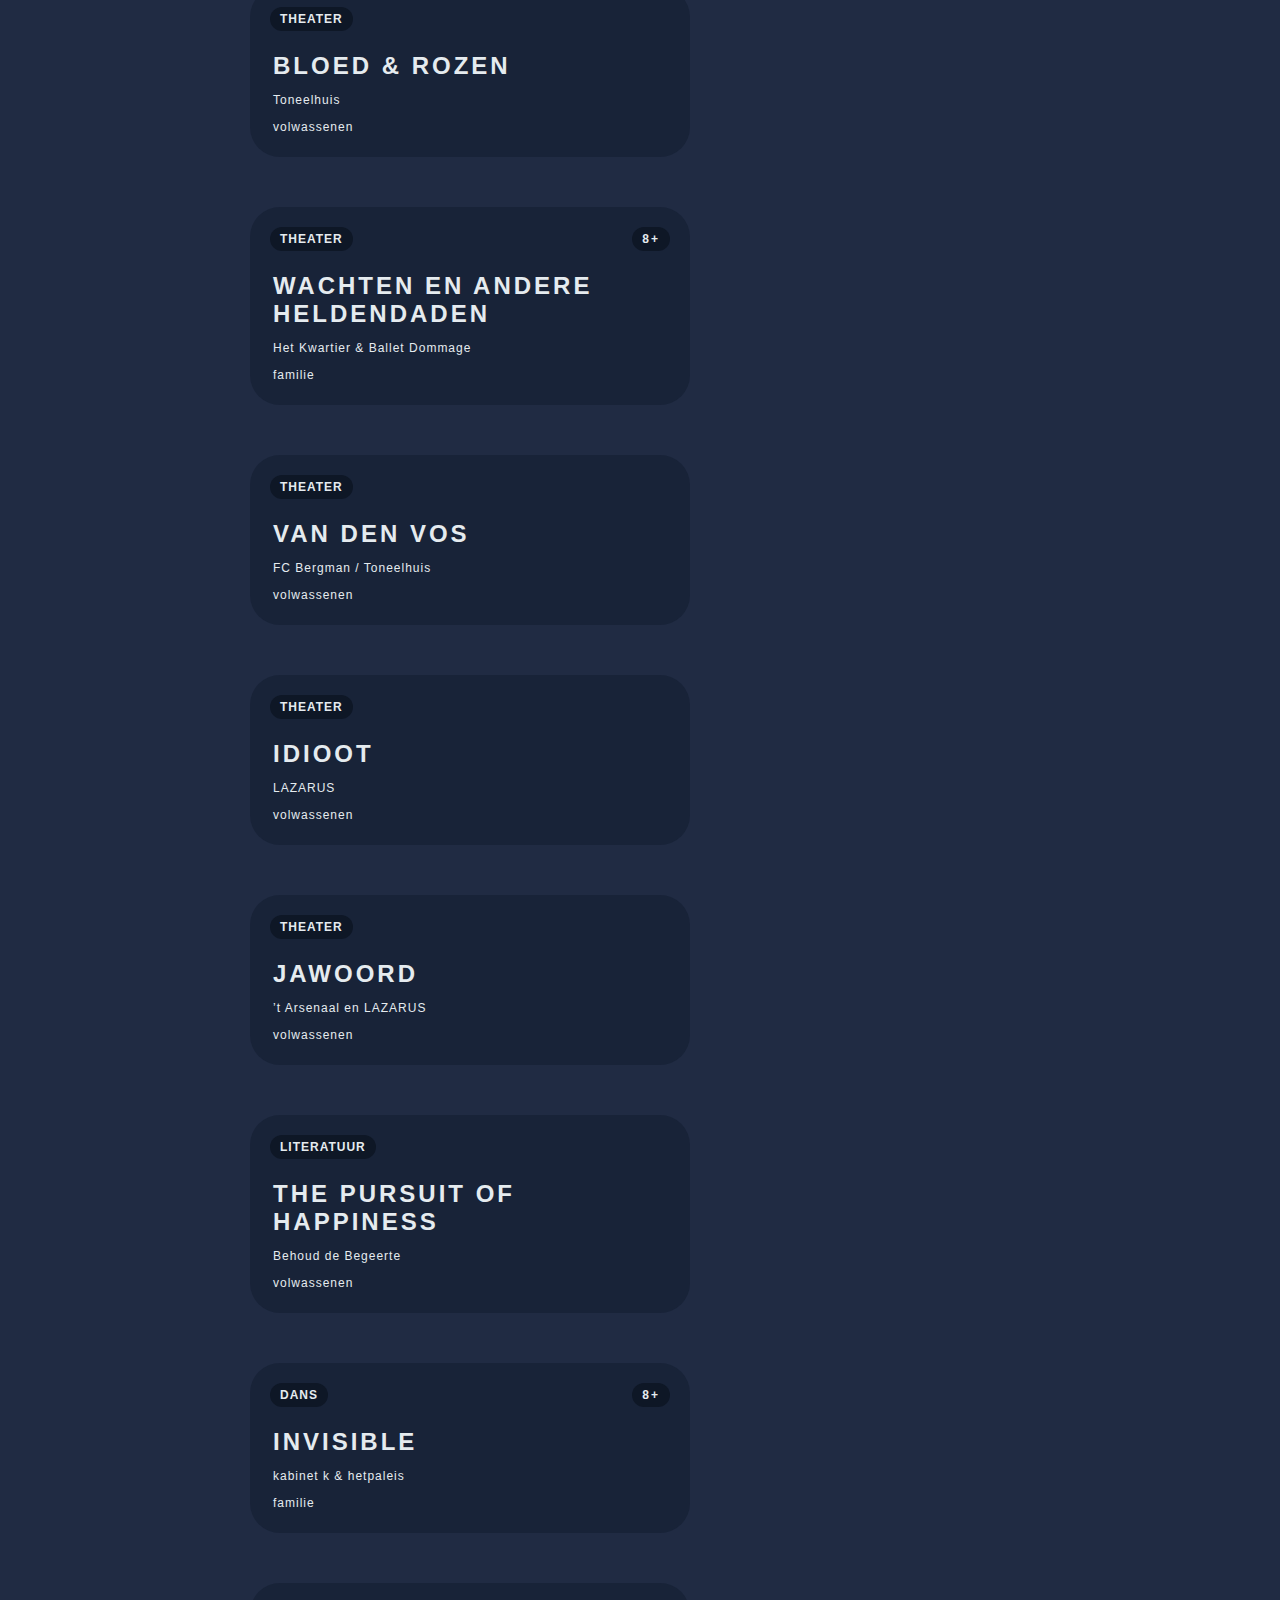
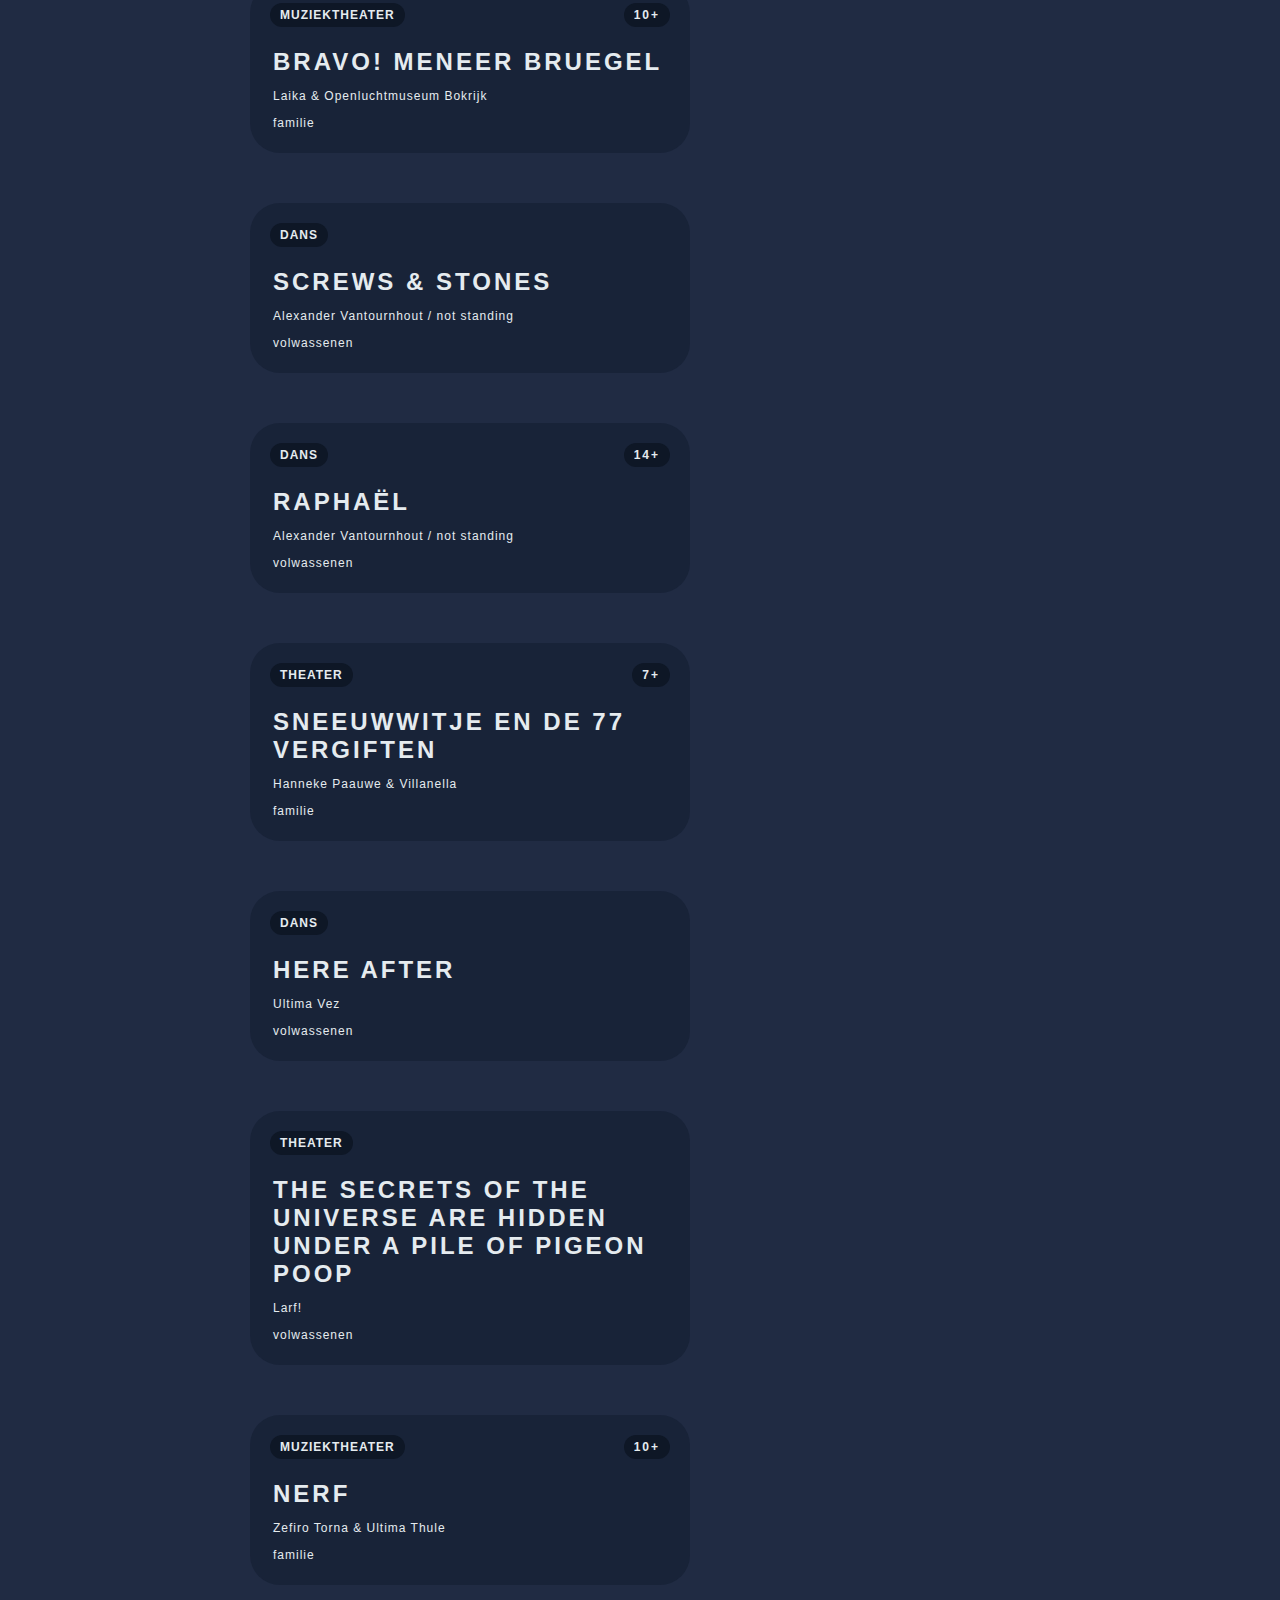
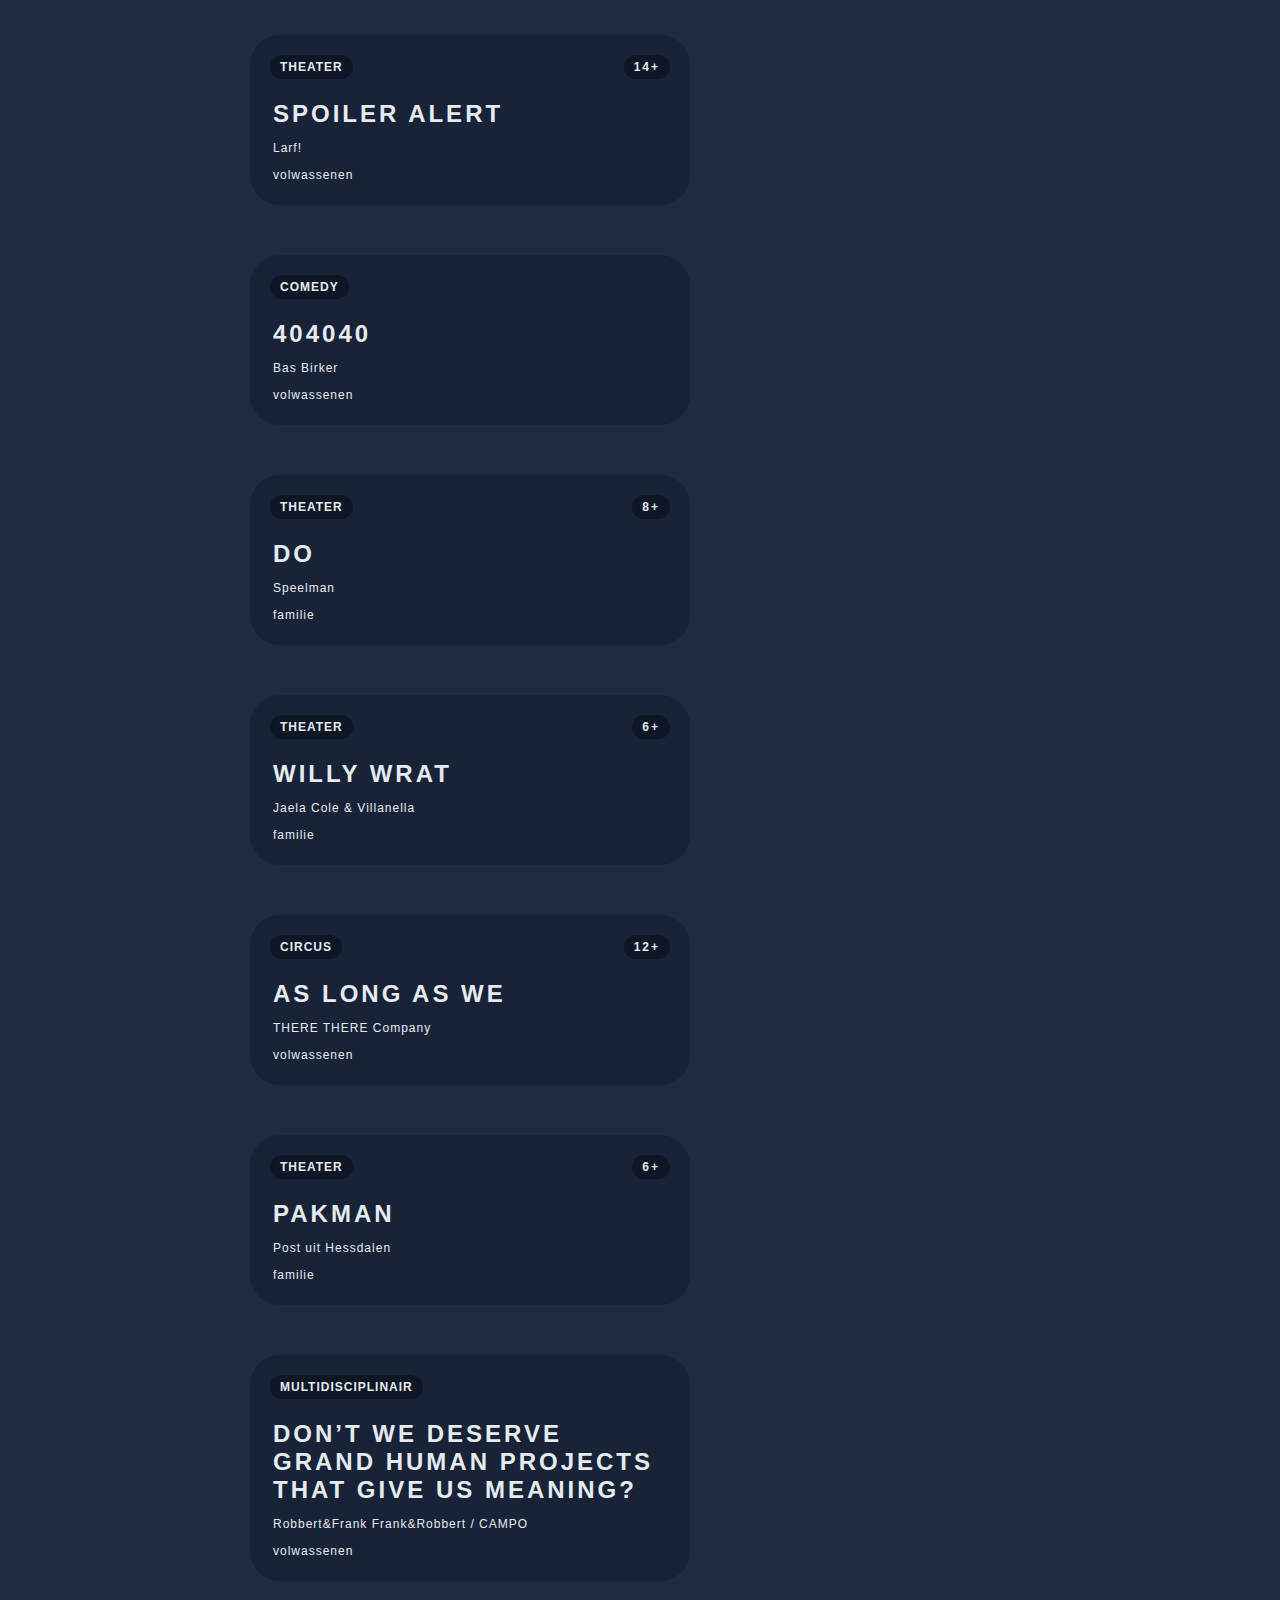
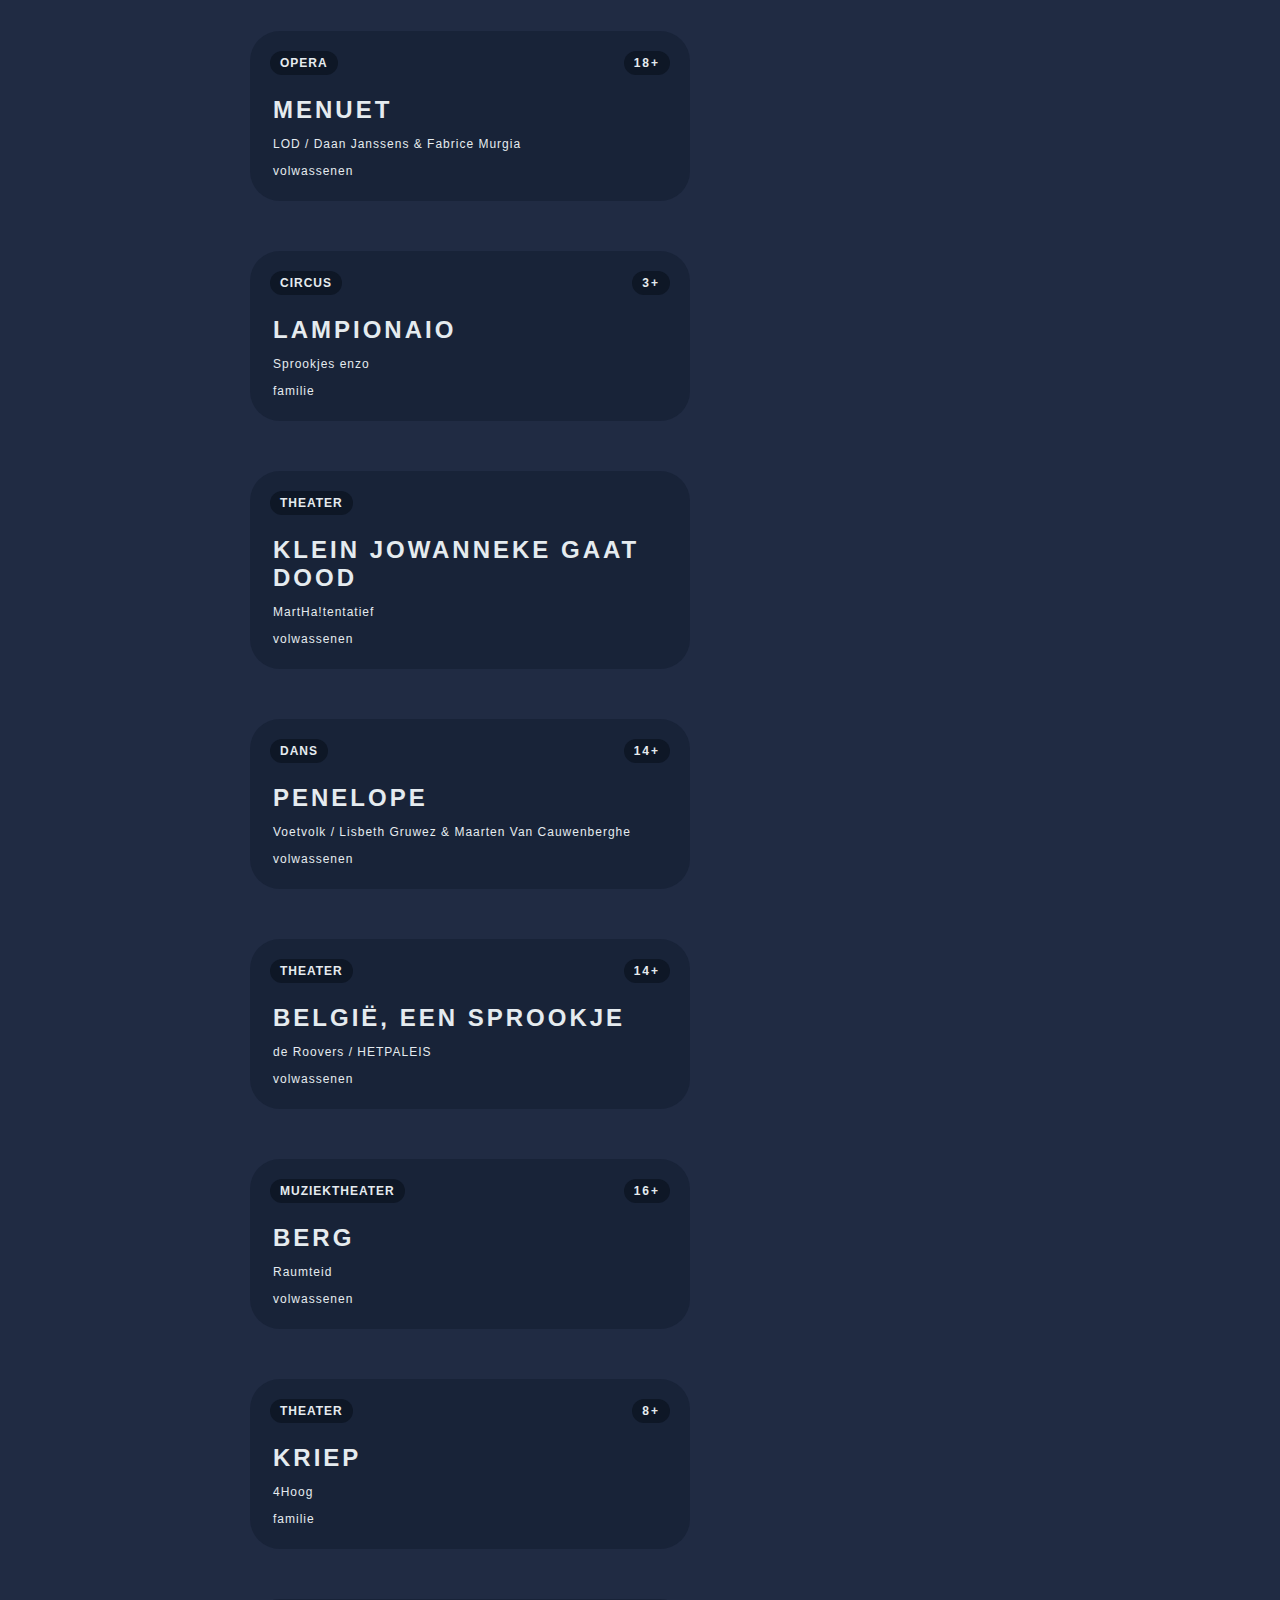
==== commit 63a15e3a: "on click box show video and description" ====
--- a/index.html
+++ b/index.html
@@ -1,5 +1,6 @@
 <!DOCTYPE html>
 <html lang="en">
+
 <head>
     <meta charset="UTF-8">
     <meta name="viewport" content="width=device-width, initial-scale=1.0">
@@ -7,39 +8,68 @@
     <script src="https://ajax.googleapis.com/ajax/libs/jquery/3.4.1/jquery.min.js" crossorigin="anonymous">
     </script>
     <link rel="stylesheet" href="/style.css">
-    
-    <script src="/script.js"></script> 
+
+    <script src="/script.js"></script>
 </head>
+
 <body>
     <div class="container">
         <header>
-    <img src="/images/Artboard – 1.png" id="logo">  
-    <nav>
-        <a href="" style=" background-color:#f34447;">Home</a>
-        <a href="">Video's</a> 
-        <a href="">Over</a>
-    </nav>
-</header>
+            <a href="" id="logo">
+            <img src="/images/Artboard – 1.png" id="logo">
+            </a>
+            <nav>
+                <a href="" style=" background-color:#f34447;">Home</a>
+                <a href="#videos">Video's</a>
+                <a href="">Over</a>
+            </nav>
+        </header>
 
-<main>
-    <div class="containerHome"> 
-        <img class="imgHome" src="/images/Artboard 1.png" alt=""> 
-        <p class="imgDesc">Beeld uit Slumberland, Zonzo Compagnie
-            © Dries Segers</p>
-    </div>
-       
-    <div class="containerFiler">
-        
-    </div>
-   
-    <div class="containerData"> 
-       
-    </div>   
+        <main>
+            <div class="containerHome">
+                <img class="imgHome" src="/images/Artboard 1.png" alt="">
+                <p class="imgDesc">Beeld uit Slumberland, Zonzo Compagnie
+                    © Dries Segers</p> 
+            </div>
+ 
+            <div class="containerTextHome">
+                <div class="containerCenterText">
+                    <h1 class="homeTitle">Haal voorstellingen naar je huiskamer </h1>
+                    <h4 class="homeDesc">Bekijk gratis opnames van straffe podiumvoorstellingen voor jong en oud. Elke
+                        dag komen er nieuwe bij. Via Podium Aan Huis bundelen gezelschappen, kunst- en cultuurhuizen
+                        virtueel de krachten om jou te blijven ontroeren en ontspannen. Door de coronacrisis is de magie
+                        van de live beleving even onbereikbaar. Geen nood, want als de zalen moeten sluiten, dan komt de
+                        voorstelling gewoon naar je toe. Veel kijkplezier!</h4>
+                    <h4 class="homeDescBackg">Momenteel onderzoeken we of Podium Aan Huis een toekomst heeft eens de
+                        coronamaatregelen zijn afgelopen. Zag je al een voorstelling? Deel jouw mening en vul deze
+                        bevraging in (max. 5 min).</h4>
+                </div>
+            </div>
 
-</main>
+            <div class="containerTextFilters"> 
+                <div class="containerFilter" id="videos">
+                    <h4 class="titleFilters">Doelgroepen</h4>
+                    <div class="filterDoelgroep">
 
-<footer>
+                    </div>
+                    <h4 class="titleFilters">Genres</h4>
+                    <div class="filterGenre">
 
-</footer>  
+                    </div>
+                </div>
+            </div>
+
+
+
+            <div class="containerData">
+
+            </div>
+
+        </main>
+
+        <footer>
+
+        </footer>
 </body>
+
 </html>--- a/style.css
+++ b/style.css
@@ -1,51 +1,53 @@
-*{
+* {
     font-family: 'Roboto', sans-serif;
     color: #E5EBEF;
-    
-    scrollbar-color:  #f34447 #202B43; 
-    scrollbar-width: thin;  
-}
-body{
+
+    scrollbar-color: #f34447 #202B43;
+    scrollbar-width: thin;
+}
+
+body {
     margin: 0;
     padding: 0;
 
     background-color: #202B43;
 }
-.box{
-    background-color: #182338; 
+
+.box {
+    background-color: #182338;
     border: 2px;
     padding: 10px;
     border-radius: 30px;
     position: relative;
-    transition: all 0.2s ease 0s; 
-
-}
-
-.box:hover{
-    transform: scale(1.05); 
+    transition: all 0.2s ease 0s;
+
+}
+
+.box:hover {
+    transform: scale(1.05);
     cursor: pointer;
     background-color: #20304d;
     box-shadow: 0 4px 8px 0 rgba(0, 0, 0, 0.1), 0 6px 20px 0 rgba(0, 0, 0, 0.11);
-} 
-
-.box:hover .boxGenre{
-    background-color:#f34447;
-    transition: all 0.2s ease 0s; 
-} 
-
-.boxGenre{
+}
+
+.box:hover .boxGenre {
+    background-color: #f34447;
+    transition: all 0.2s ease 0s;
+}
+
+.boxGenre {
     position: absolute;
     background-color: #0E1726;
-    border-radius: 30px; 
-    padding: 5px 10px 5px 10px;  
-    text-transform: uppercase;
-    font-weight: 700;
-    letter-spacing: 1px;
-    font-size: 12px;
-    margin: 10px; 
-}
-
-.boxTitle{
+    border-radius: 30px;
+    padding: 5px 10px 5px 10px;
+    text-transform: uppercase;
+    font-weight: 700;
+    letter-spacing: 1px;
+    font-size: 12px;
+    margin: 10px;
+}
+
+.boxTitle {
     margin-top: 55px;
     text-transform: uppercase;
     font-weight: 700;
@@ -53,26 +55,28 @@
     font-size: 24px;
     margin: 55px 13px 13px 13px;
 }
-.boxDescription{
+
+.boxDescription {
+
+    font-weight: 400;
+    letter-spacing: 1px;
+    font-size: 12px;
+    margin: 13px;
+}
+
+.boxCategory {
 
     font-weight: 500;
-    letter-spacing: 1px; 
+    letter-spacing: 1px;
     font-size: 12px;
     margin: 13px;
 }
-.boxCategory{
-  
-    font-weight: 500;
-    letter-spacing: 1px; 
-    font-size: 12px;
-    margin: 13px;
-}
-
-.boxAge{
+
+.boxAge {
     position: absolute;
     background-color: #0E1726;
     border-radius: 30px;
-    padding: 5px 10px 5px 10px;  
+    padding: 5px 10px 5px 10px;
     text-transform: uppercase;
     font-weight: 700;
     letter-spacing: 2px;
@@ -81,52 +85,78 @@
     top: 10px;
     right: 10px;
 }
-  
-.container { 
+
+.container {
     display: grid;
     height: 100vh;
     grid-template-columns: 250px auto 75px;
     grid-template-rows: 65px auto 200px;
     grid-template-areas: "header header header"
         ". main ."
-        "footer footer footer"; 
-}
-
-header { 
+        "footer footer footer";
+}
+
+header {
     grid-area: header;
     display: grid;
     grid-template-columns: 200px auto;
     grid-template-areas: "logo nav";
     background-color: #0E1726;
+}
+
+main {
+    grid-area: main;
+    display: grid;
+    grid-template-columns: 45% 10% 35% 10%;
+    grid-template-areas: "home home home"
+        "textHome textHome textHome" 
+        "textFilter textFilter textFilter"
+        "data data data";
+}
+
+.containerHome {
+    margin-top: 40px;
+    grid-area: home;
+    display: grid;
+    position: relative;
+}
+
+.containerData {
+    margin-top: 40px;
+    grid-area: data;
+    display: grid;
+    grid-gap: 50px;
+    grid-template-columns: repeat(auto-fit, 440px);
+}
+
+
+
+.containerTextHome {
+    grid-area: textHome;
+    display: grid;
+    grid-template-columns: 15% 70% 15%;
+    grid-template-areas: ". centerT .";
 } 
-   
-main {
-    grid-area: main;  
-    display: grid;
-    grid-template-columns: 45% 10% 35% 10%;  
-    grid-template-areas:     "home home home"
-                         "filter filter filter"
-                             "data data data"; 
+
+.containerTextFilters{ 
+    grid-area: textFilter;
+    display: grid;
+    grid-template-columns: 15% 70% 15%;
+    grid-template-areas: ". filter .";
+}
+
+.containerFilter { 
+    grid-area: filter;
+}
+
+.containerCenterText{
+    grid-area: centerT;
+}
+
+.containerVideoText{
+    grid-area: centerT;
 } 
-  .containerHome{
-      margin-top: 40px;
-      grid-area: home; 
-      display: grid;
-      position: relative;
-  } 
-
-  .containerData{
-      margin-top: 40px;
-      grid-area: data;
-      display: grid;
-      grid-gap: 50px; 
-      grid-template-columns: repeat(auto-fit, 440px);
-  }
-
-  .containerFilter{
-      grid-area: filter;
-  }
-  
+
 footer {
     grid-area: footer;
     background-color: #182338;
@@ -139,24 +169,24 @@
     align-self: center;
     grid-area: nav;
     margin-left: 20px;
-}  
-
-header nav a { 
-    list-style-type: none; 
-    margin: 0 30px; 
+}
+
+header nav a {
+    list-style-type: none;
+    margin: 0 30px;
     text-decoration: none;
-    background-color: #182338;  
-    border-radius: 30px;
-    padding: 6px 20px 6px 20px;  
-    text-transform: uppercase;
-    font-weight: 700; 
-    letter-spacing: 1px;
-    font-size: 12px;
-    transition: all 0.2s ease 0s; 
+    background-color: #182338;
+    border-radius: 30px;
+    padding: 6px 20px 6px 20px;
+    text-transform: uppercase;
+    font-weight: 700;
+    letter-spacing: 1px;
+    font-size: 12px;
+    transition: all 0.2s ease 0s;
 }
 
 header nav a:hover {
-    transform: scale(1.05); 
+    transform: scale(1.05);
     cursor: pointer;
     background-color: #293d63;
     box-shadow: 0 4px 8px 0 rgba(0, 0, 0, 0.1), 0 6px 20px 0 rgba(0, 0, 0, 0.11);
@@ -167,23 +197,81 @@
     grid-area: logo;
     justify-self: center;
     align-self: center;
-}  
+}
+
 #logo:hover {
-    opacity: 0.3; 
-    cursor: pointer;
-    transition: all 0.3s ease 0s; 
-}
-
-.imgHome{ 
+    opacity: 0.3;
+    cursor: pointer;
+    transition: all 0.3s ease 0s;
+}
+
+.imgHome {
     width: 100%;
     border-radius: 30px;
 }
-.imgDesc{
+
+.imgDesc {
     font-size: 14px;
     font-weight: 400;
-    font-style: italic; 
+    font-style: italic;
     letter-spacing: 0.2px;
     text-align: end;
-    color: rgb(121, 134, 163); 
-}
- +    color: rgb(121, 134, 163);
+}
+
+.boxFilterGenre {
+    display: inline-block;
+    background-color: #0E1726;
+    border-radius: 30px;
+    padding: 6px 12px 6px 12px;
+    text-transform: uppercase;
+    font-weight: 700;
+    letter-spacing: 1px;
+    font-size: 14px;
+    margin-right: 10px;
+}
+
+.boxFilterGenre:hover {
+
+    transform: scale(1.05);
+    cursor: pointer;
+    background-color: #20304d;
+    box-shadow: 0 4px 8px 0 rgba(0, 0, 0, 0.1), 0 6px 20px 0 rgba(0, 0, 0, 0.11);
+    background-color: #f34447;
+    transition: all 0.2s ease 0s;
+
+}
+
+.titleFilters {
+    font-weight: 700;
+    letter-spacing: 2px;
+    font-size: 22px;
+    margin-bottom: 0px;
+}
+
+.homeTitle {
+    font-size: 46px;
+    letter-spacing: 2px;
+    font-weight: 700;
+    margin-bottom: 25px;
+}
+
+.homeDesc {
+    font-size: 16px;
+    letter-spacing: 1px;
+    font-weight: 400;
+    text-align: justify;
+    margin-bottom: 25px;
+}
+
+.homeDescBackg{
+    font-size: 16px;
+    letter-spacing: 1px;
+    font-weight: 400;
+    text-align: justify;
+    background-color:#f34447 ;
+    border: 2px;
+    padding: 25px;
+    border-radius: 10px;
+    margin-bottom: 25px; 
+}
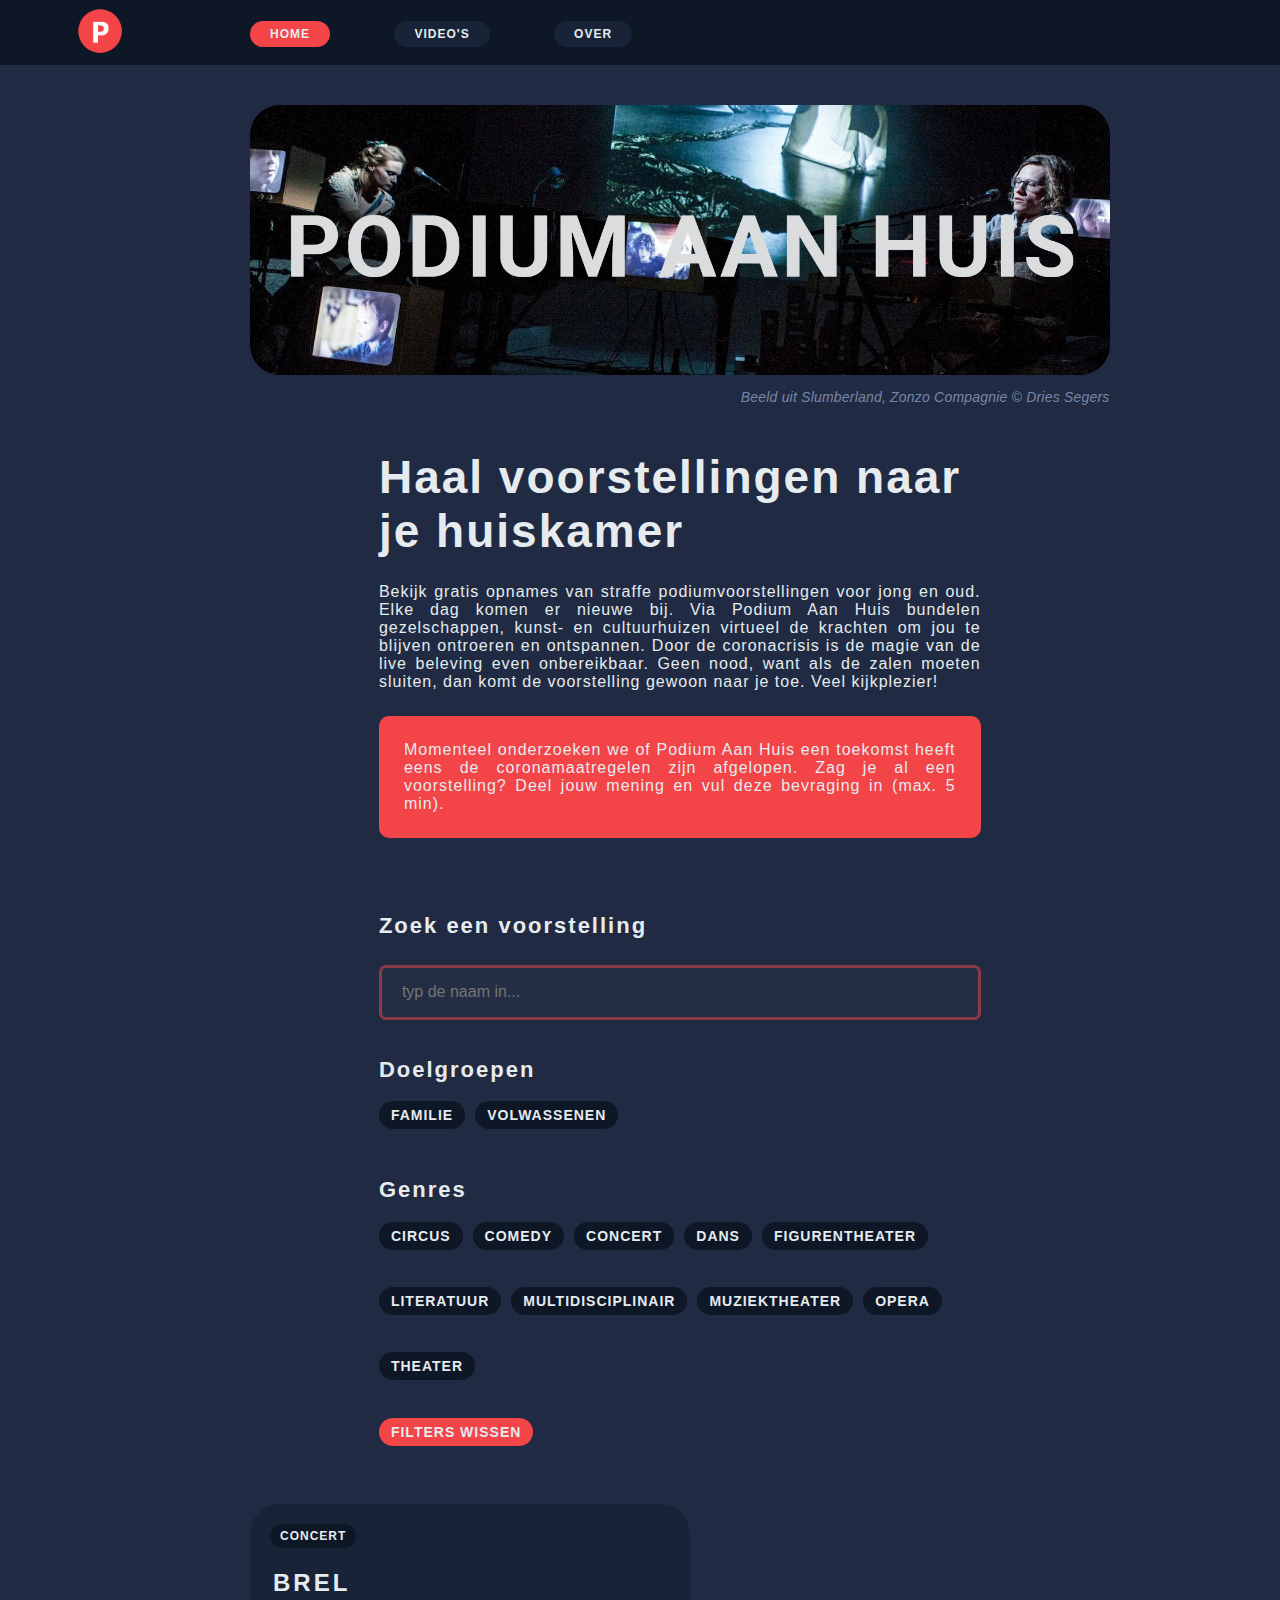
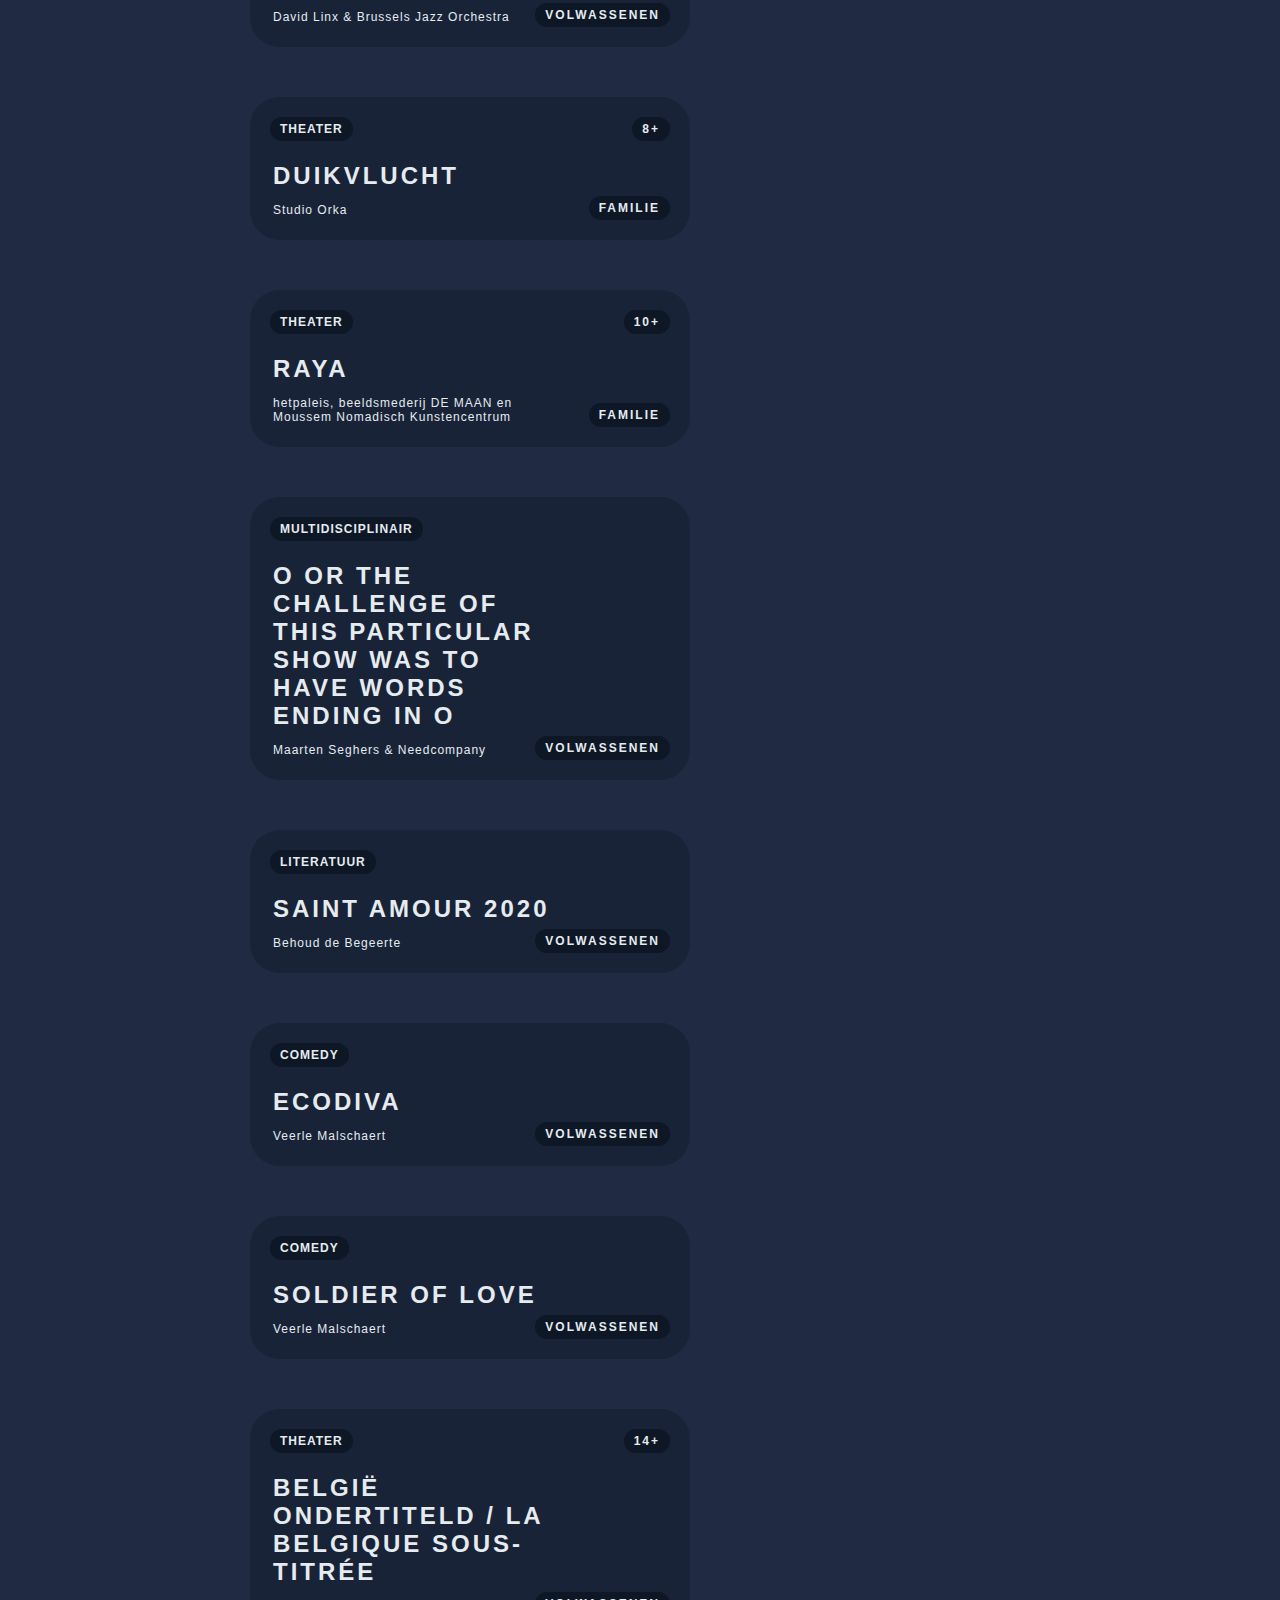
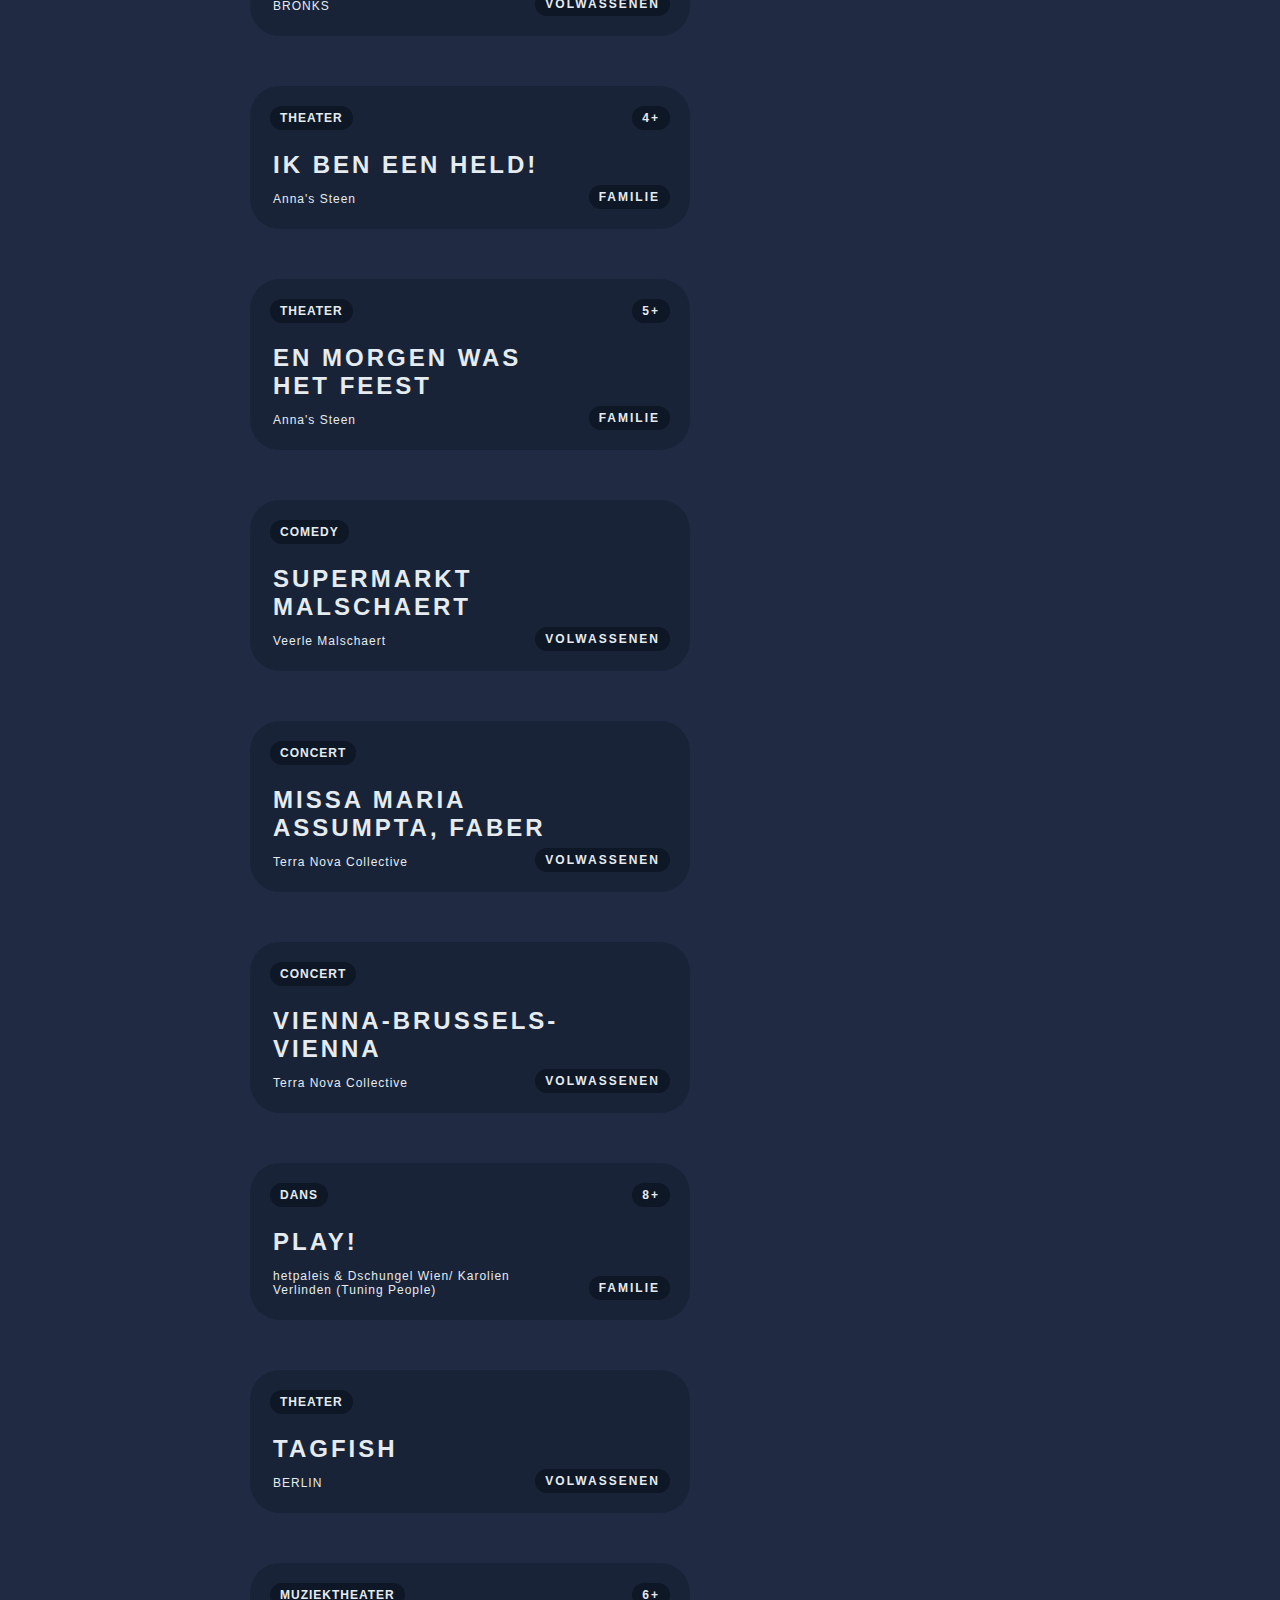
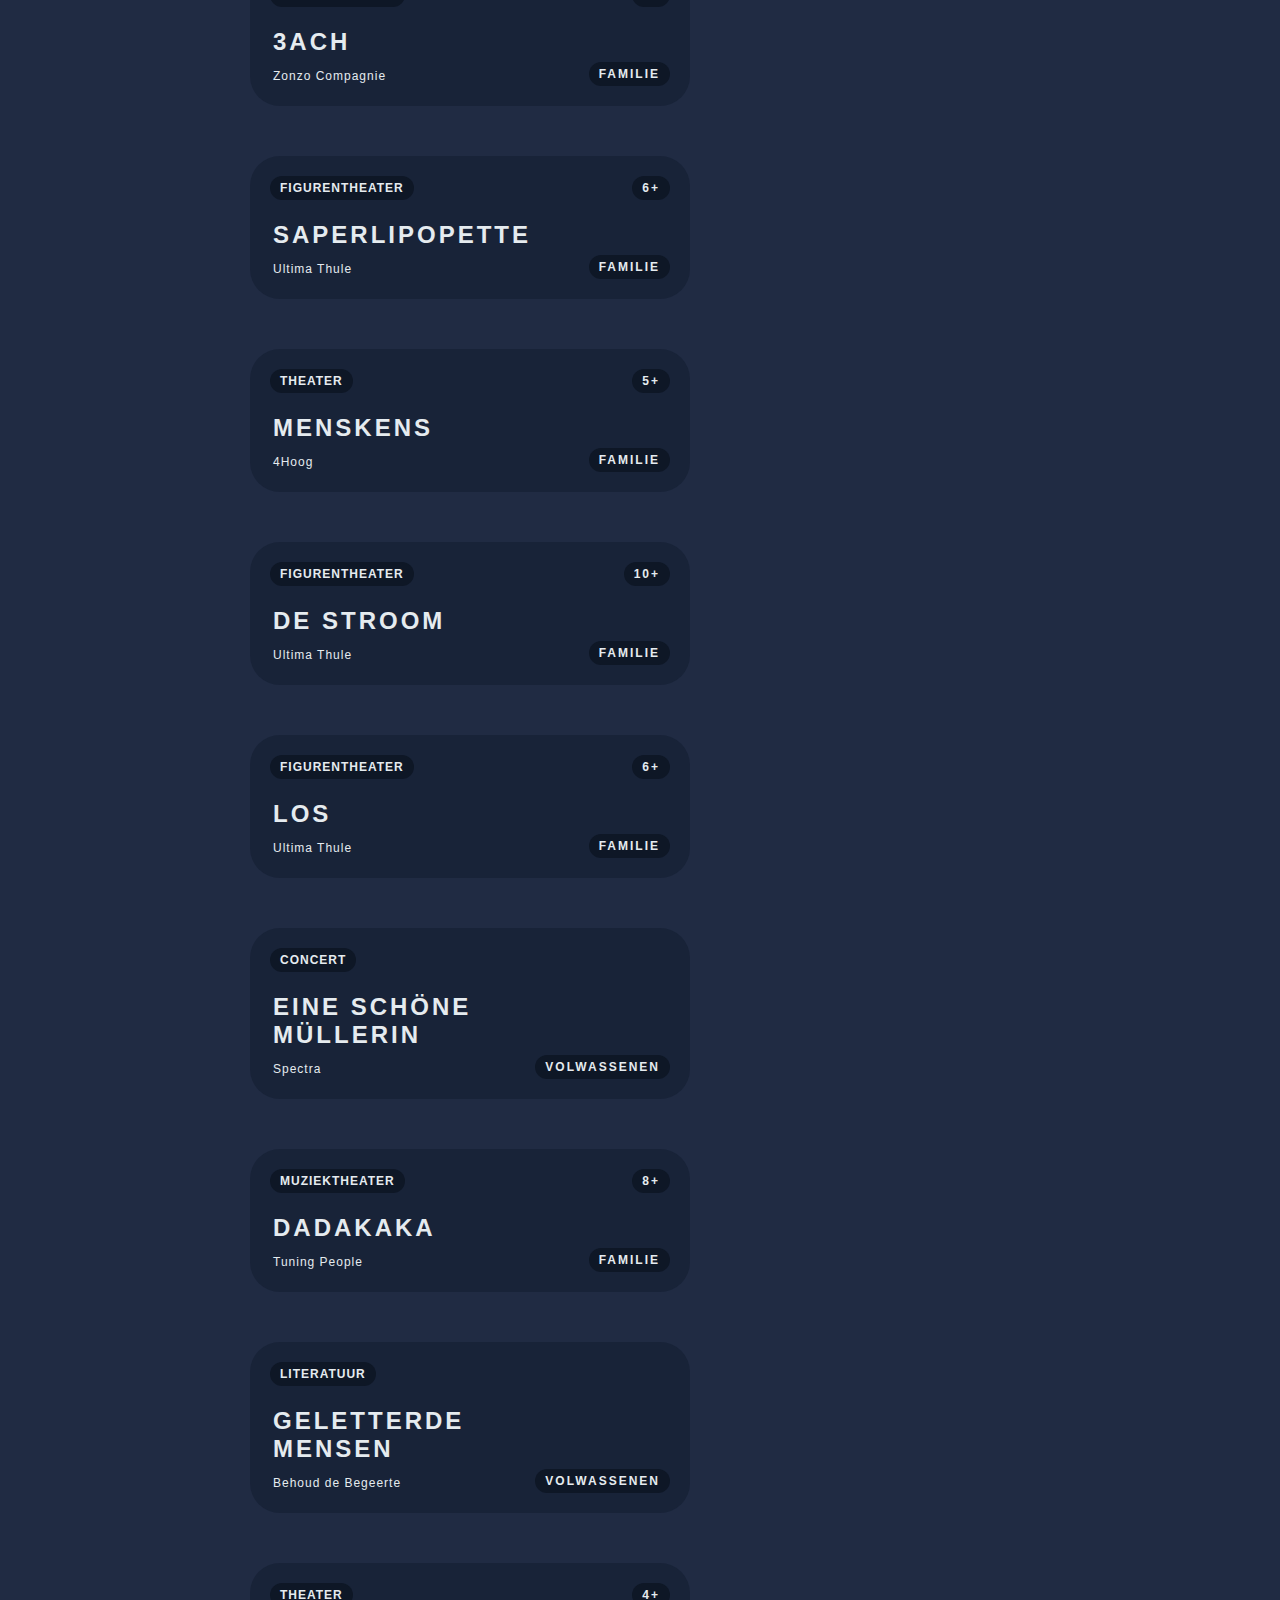
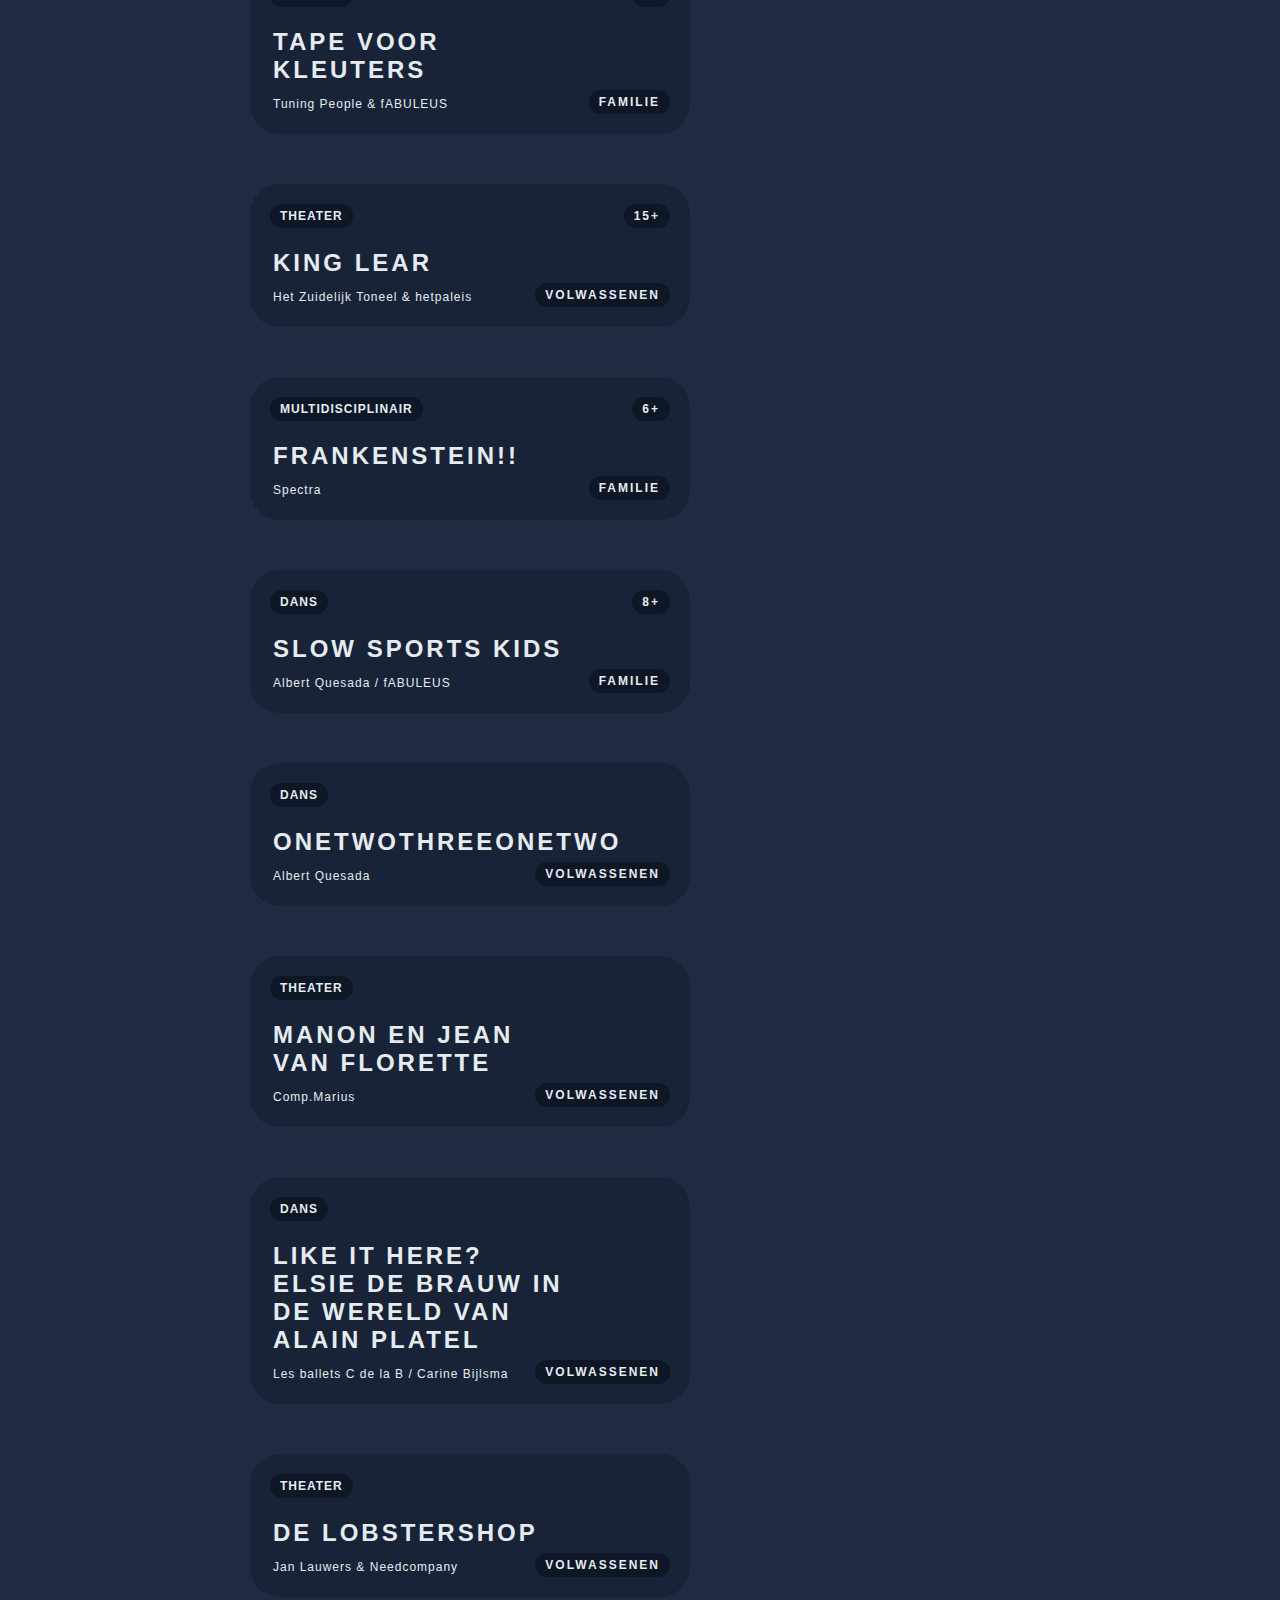
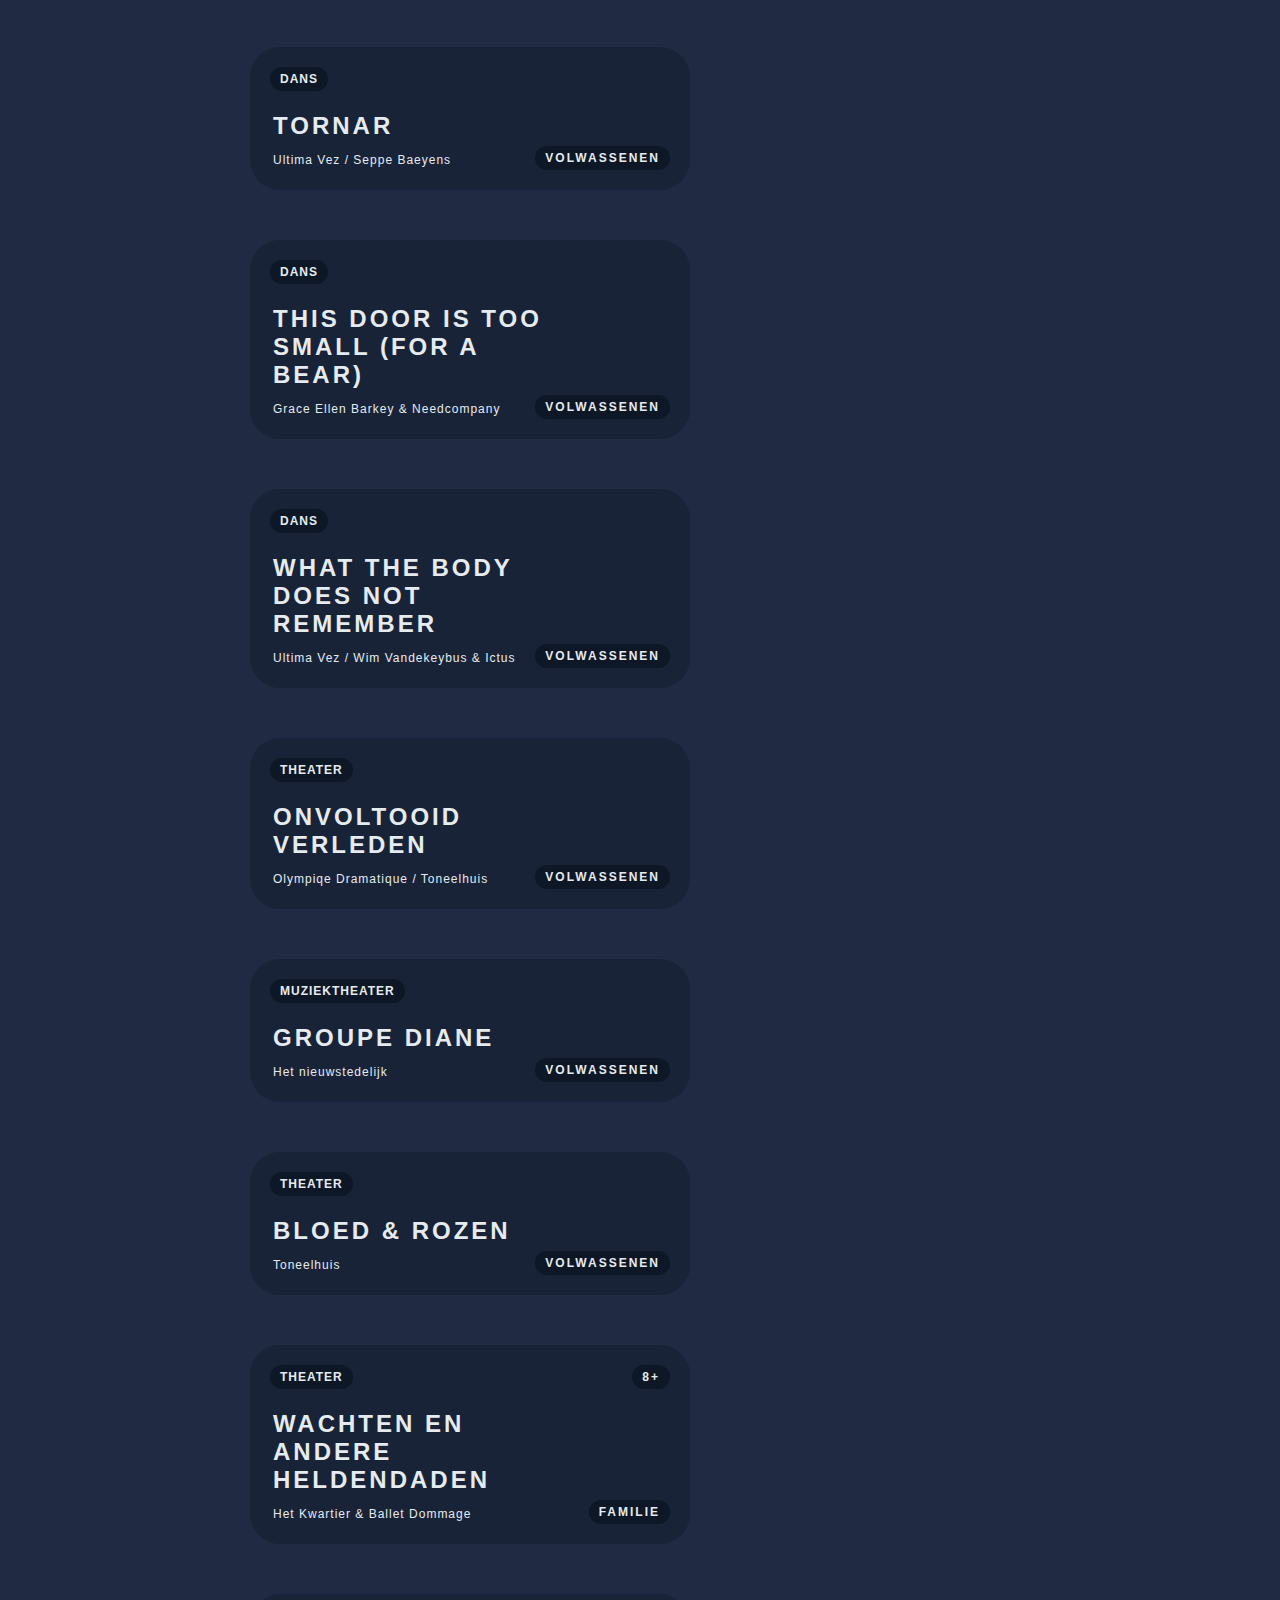
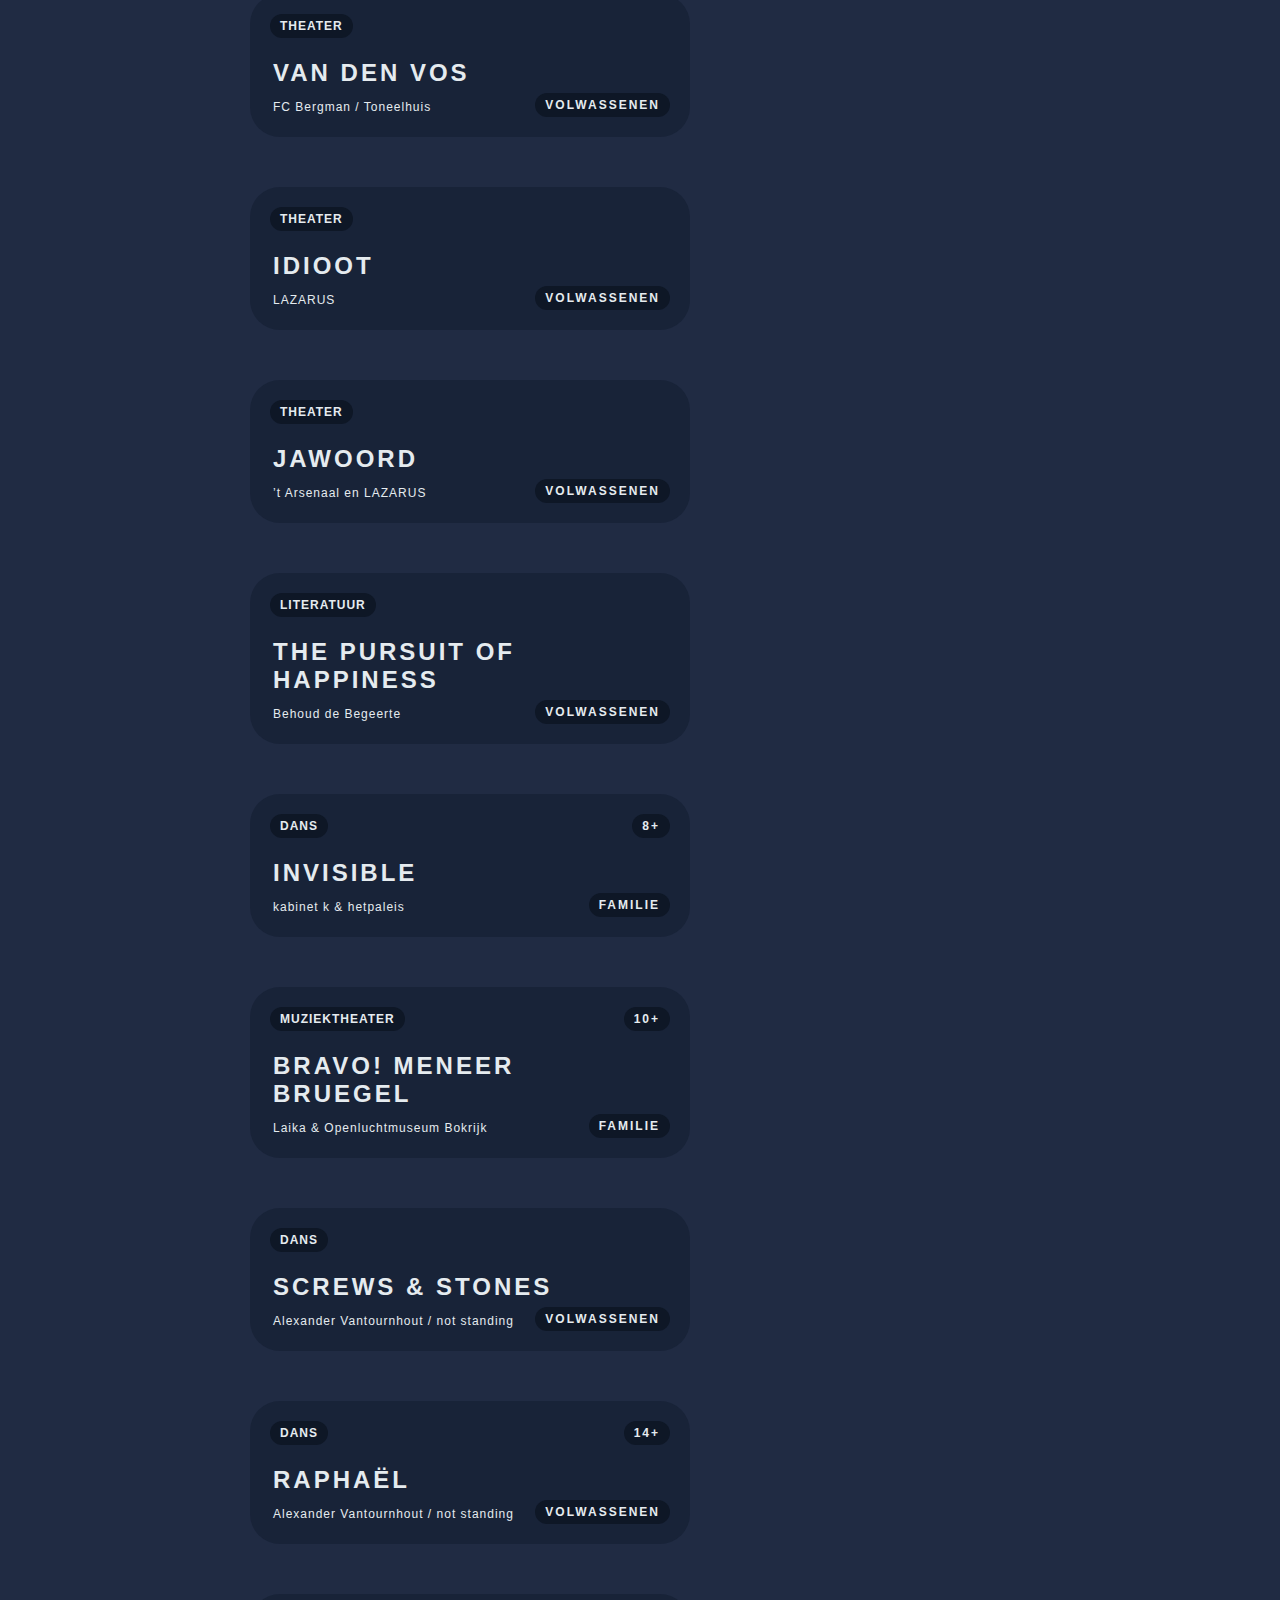
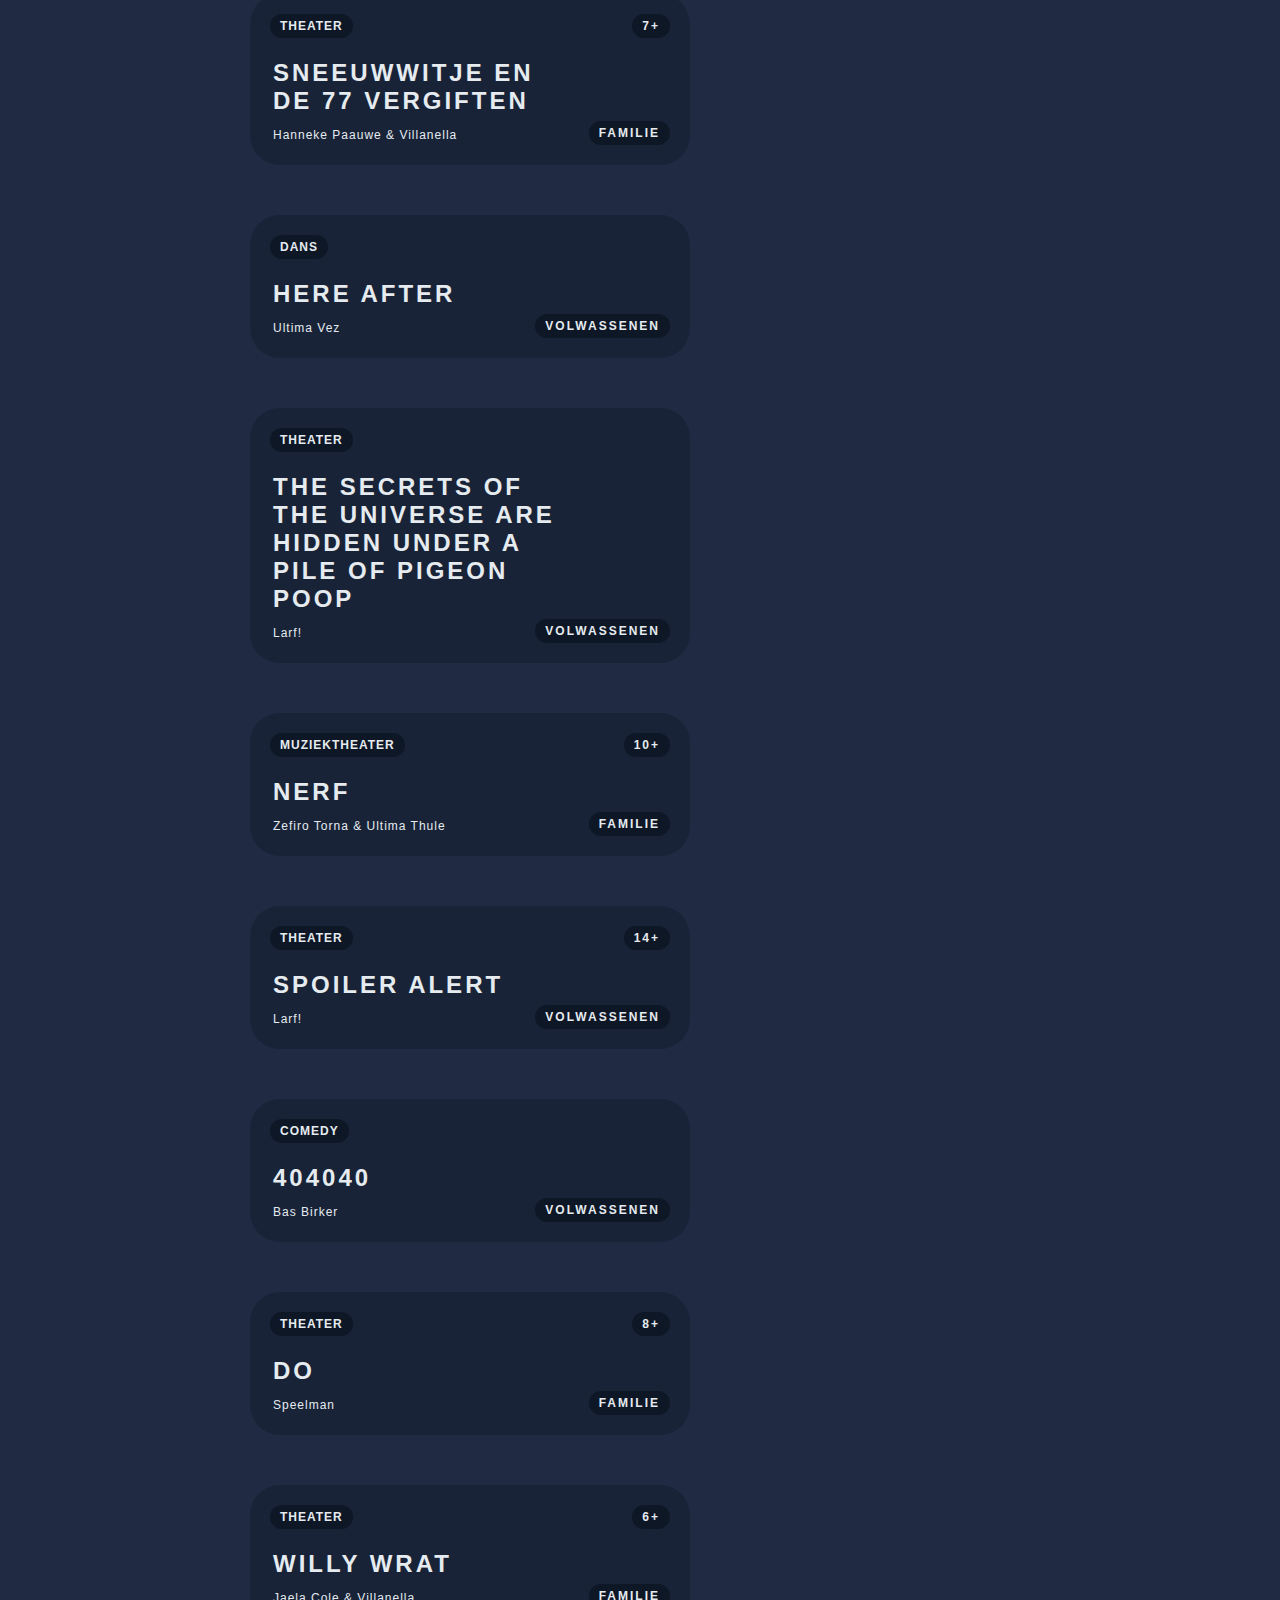
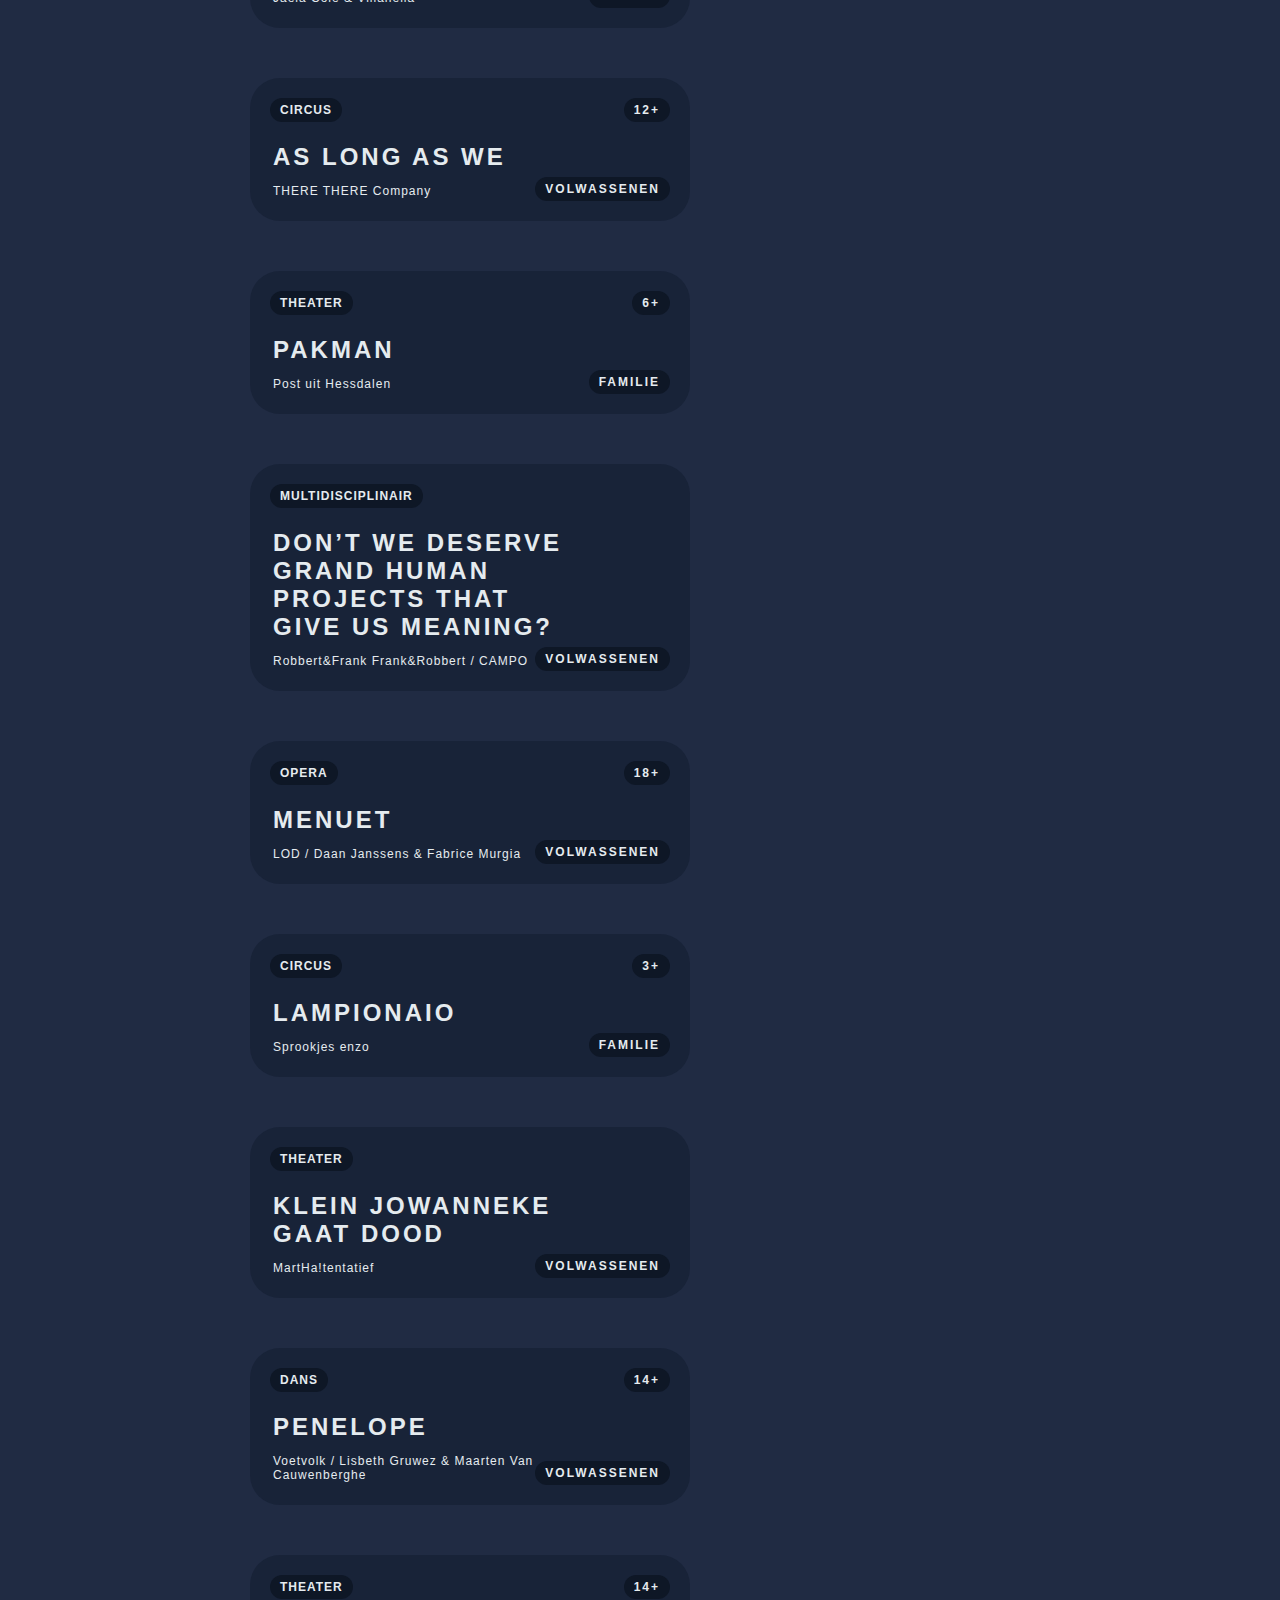
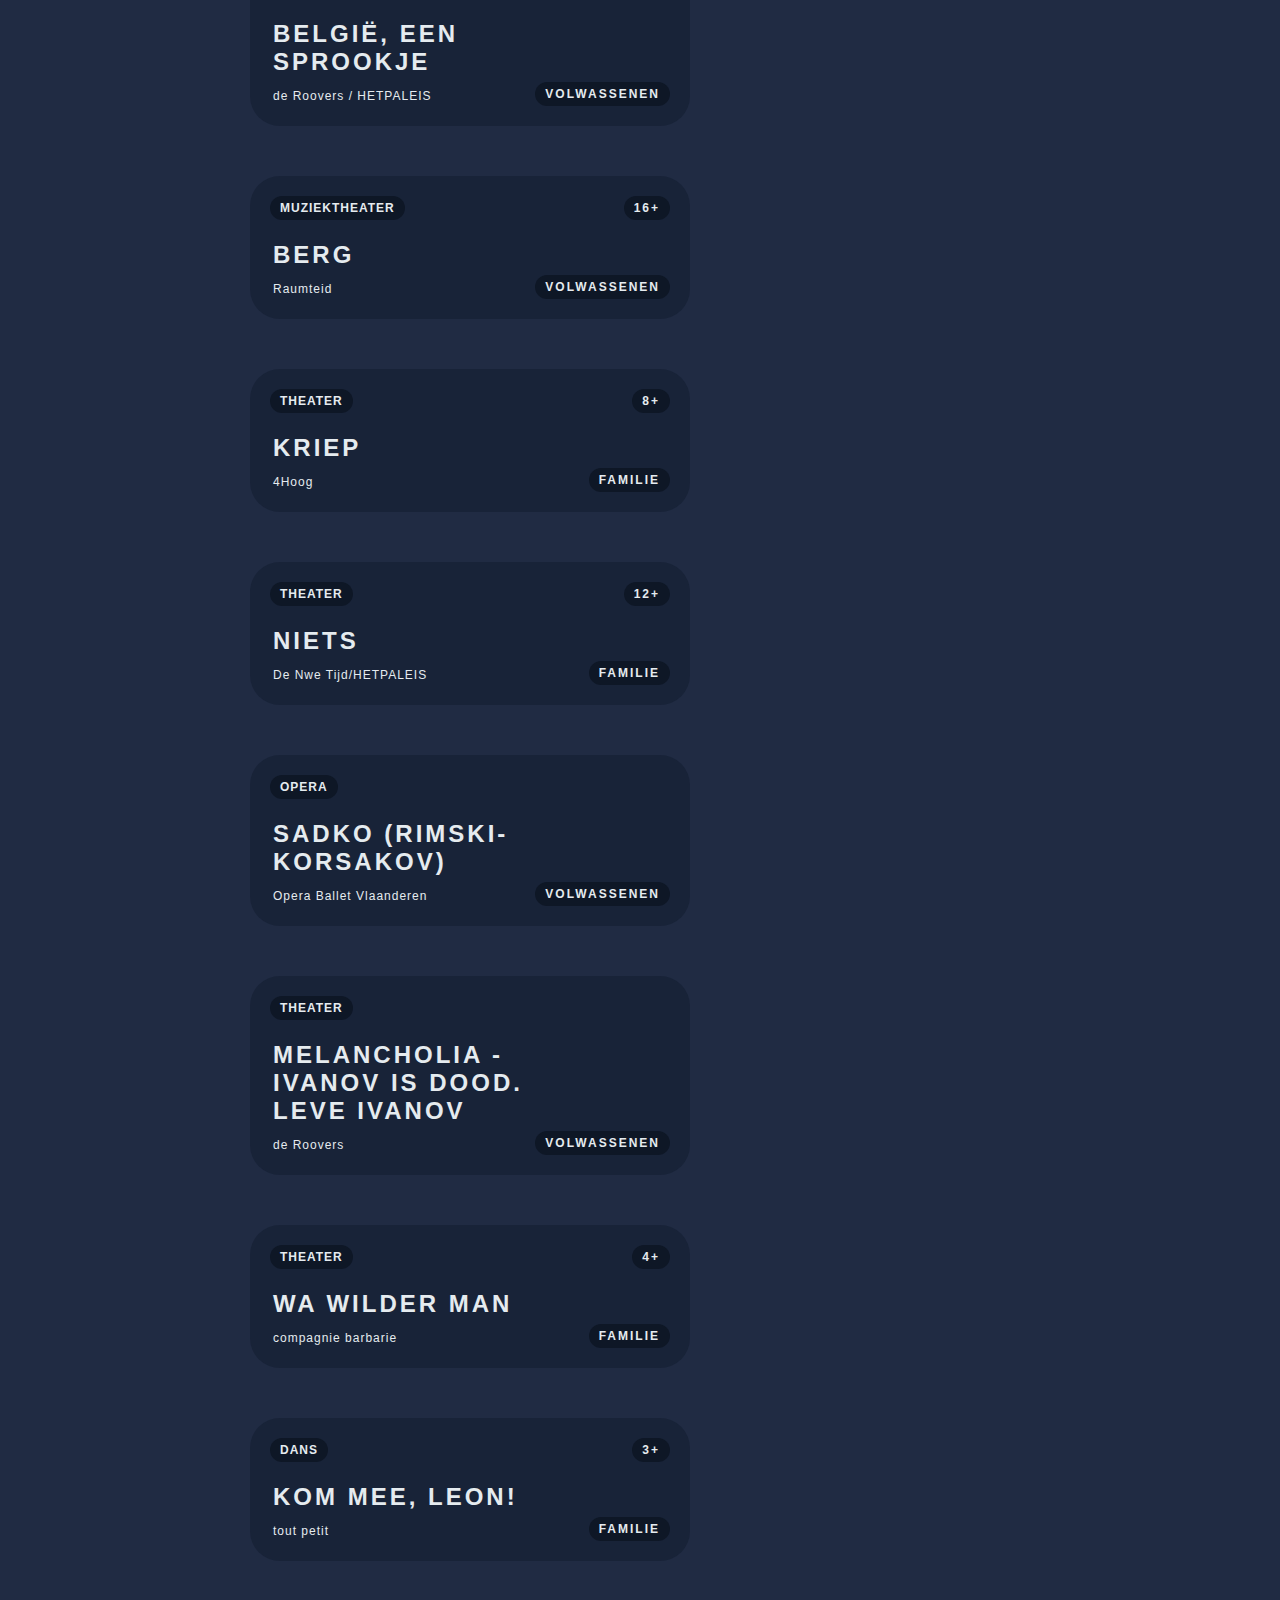
==== commit d33fa45d: "how could i forget search function :)" ====
--- a/index.html
+++ b/index.html
@@ -4,10 +4,11 @@
 <head>
     <meta charset="UTF-8">
     <meta name="viewport" content="width=device-width, initial-scale=1.0">
-    <title>Podiumaanhuis</title>
+    <title>Podium Aan Huis - Home</title> 
     <script src="https://ajax.googleapis.com/ajax/libs/jquery/3.4.1/jquery.min.js" crossorigin="anonymous">
     </script>
     <link rel="stylesheet" href="/style.css">
+    <link rel="icon" href="/images/Artboard – 1.png"> 
 
     <script src="/script.js"></script>
 </head>
@@ -15,13 +16,13 @@
 <body>
     <div class="container">
         <header>
-            <a href="" id="logo">
+            <a href="index.html" id="logo">
             <img src="/images/Artboard – 1.png" id="logo">
             </a>
             <nav>
-                <a href="" style=" background-color:#f34447;">Home</a>
+                <a href="index.html" style=" background-color:#f34447;">Home</a>
                 <a href="#videos">Video's</a>
-                <a href="">Over</a>
+                <a href="over.html">Over</a>
             </nav>
         </header>
 
@@ -33,7 +34,7 @@
             </div>
  
             <div class="containerTextHome">
-                <div class="containerCenterText">
+                <div class="containerCenterText"> 
                     <h1 class="homeTitle">Haal voorstellingen naar je huiskamer </h1>
                     <h4 class="homeDesc">Bekijk gratis opnames van straffe podiumvoorstellingen voor jong en oud. Elke
                         dag komen er nieuwe bij. Via Podium Aan Huis bundelen gezelschappen, kunst- en cultuurhuizen
@@ -44,10 +45,24 @@
                         coronamaatregelen zijn afgelopen. Zag je al een voorstelling? Deel jouw mening en vul deze
                         bevraging in (max. 5 min).</h4>
                 </div>
+            </div> 
+
+            <div class="containerTextVideoClick">  
+
             </div>
 
             <div class="containerTextFilters"> 
+                
                 <div class="containerFilter" id="videos">
+                    
+        <div class="input">
+            <h4 class="titleFilters">Zoek een voorstelling</h4> 
+            <br>
+            <input id="theaterinput" type="text" placeholder="typ de naam in...">  
+            <div id="content"> 
+
+            </div>
+        </div>
                     <h4 class="titleFilters">Doelgroepen</h4>
                     <div class="filterDoelgroep">
 
@@ -68,7 +83,21 @@
         </main>
 
         <footer>
-
+            <div class="containerFooter">
+                <div class="containerFooterLeft">
+                    <h4 class="boxFilterGenre">Gebruiksvoorwaarden / Privacyverklaring</h4>
+                </div> 
+                <div class="containerFooterRight">
+                    <h4 class="footerText">Deze website is mogelijk gemaakt door</h4>
+                    <a class="imgLink" href="https://www.cultuurconnect.be/" target="_blank">
+                        <img class="footerImg"src="/images/cultuur.png" alt="">
+                        </a> 
+          
+                        <a class="imgLink" href="https://www.ditisvlaanderen.be/nl/verbeelding-werkt-0" target="_blank">
+                            <img class="footerImg"src="/images/vlaanderen.png" alt="">
+                            </a>
+                </div>
+            </div>
         </footer>
 </body>
 
--- a/style.css
+++ b/style.css
@@ -54,6 +54,8 @@
     letter-spacing: 3px;
     font-size: 24px;
     margin: 55px 13px 13px 13px;
+    width: 70%;
+ 
 }
 
 .boxDescription {
@@ -62,14 +64,24 @@
     letter-spacing: 1px;
     font-size: 12px;
     margin: 13px;
+    width: 70%;
+ 
 }
 
 .boxCategory {
 
-    font-weight: 500;
-    letter-spacing: 1px;
+    position: absolute;
+    background-color: #0E1726;
+    border-radius: 30px;
+    padding: 5px 10px 5px 10px;
+    text-transform: uppercase;
+    font-weight: 700;
+    letter-spacing: 2px;
     font-size: 12px;
-    margin: 13px;
+    display: inline-block;
+    margin: 10px;
+    bottom: 10px; 
+    right: 10px; 
 }
 
 .boxAge {
@@ -90,7 +102,7 @@
     display: grid;
     height: 100vh;
     grid-template-columns: 250px auto 75px;
-    grid-template-rows: 65px auto 200px;
+    grid-template-rows: 65px auto 300px;
     grid-template-areas: "header header header"
         ". main ."
         "footer footer footer";
@@ -109,10 +121,19 @@
     display: grid;
     grid-template-columns: 45% 10% 35% 10%;
     grid-template-areas: "home home home"
-        "textHome textHome textHome" 
+        "textHome textHome textHome"
+        "textVideo textVideo textVideo"  
         "textFilter textFilter textFilter"
         "data data data";
 }
+footer { 
+    grid-area: footer; 
+    background-color: #182338; 
+    margin-top: 40px; 
+    grid-template-columns: 250px auto 75px;
+    grid-template-areas: ". footerT ."; 
+}
+
 
 .containerHome {
     margin-top: 40px;
@@ -156,10 +177,64 @@
 .containerVideoText{
     grid-area: centerT;
 } 
-
-footer {
-    grid-area: footer;
+.containerVideoText{
+    grid-area: leftT;
     background-color: #182338;
+    border: 2px;
+    margin-top: 20px;
+    padding: 20px;
+    border-radius: 20px;
+    
+}
+.containerVideoTextRight{
+    grid-area: rightT;
+}
+.containerTextVideoClick{  
+    grid-area: textVideo;
+    display: grid; 
+    grid-template-columns: 67% 3% 30%;  
+    grid-template-areas: "leftT . rightT";
+    margin-bottom: 20px;
+}
+.containerFooter{
+    grid-area: footerT;
+    display: grid;   
+    grid-template-columns: 250px auto auto;
+    grid-template-areas: ". footerL footerR"; 
+}
+.containerFooterLeft{
+    grid-area: footerL; 
+    margin-top: 60px;
+  
+}
+.containerFooterRight{
+    grid-area: footerR;
+    margin-top: 60px;
+
+}
+.textRightUL{
+    background-color: #182338;
+    border: 2px;
+    margin-top: 20px;
+    padding: 20px;
+    border-radius: 20px; 
+    list-style-type: none;
+}
+
+.textRightUL li{
+    background-color: #f34447;
+    list-style-type: none;
+    margin-bottom: 10px;
+    border: 2px;
+    margin-top: 20px;
+    padding: 10px;
+    border-radius: 20px; 
+    margin-left: -40px;
+}
+
+
+.video{
+    overflow: hidden;
 }
 
 /*-------------- HEADER CSS ---------------*/
@@ -235,12 +310,54 @@
 
     transform: scale(1.05);
     cursor: pointer;
-    background-color: #20304d;
     box-shadow: 0 4px 8px 0 rgba(0, 0, 0, 0.1), 0 6px 20px 0 rgba(0, 0, 0, 0.11);
     background-color: #f34447;
     transition: all 0.2s ease 0s;
 
 }
+
+.boxFilterGenre:active {
+
+    transform: scale(1.15);  
+    cursor: pointer; 
+    background-color: #fc989a;
+    box-shadow: 0 4px 8px 0 rgba(0, 0, 0, 0.1), 0 6px 20px 0 rgba(0, 0, 0, 0.11); 
+    transition: all 0.1s; 
+
+}
+
+.boxFilterWissen {
+    display: inline-block;
+    background-color: #f34447;  
+    border-radius: 30px;
+    padding: 6px 12px 6px 12px;
+    text-transform: uppercase;
+    font-weight: 700;
+    letter-spacing: 1px;
+    font-size: 14px;
+    margin-right: 10px;
+} 
+
+.boxFilterWissen:hover {
+
+    transform: scale(1.05); 
+    cursor: pointer;
+    box-shadow: 0 4px 8px 0 rgba(0, 0, 0, 0.1), 0 6px 20px 0 rgba(0, 0, 0, 0.11);
+    background-color: #381010;
+    transition: all 0.2s ease 0s;
+
+}
+
+.boxFilterWissen:active {
+
+    transform: scale(1.15);  
+    cursor: pointer; 
+    background-color: #fc989a;
+    box-shadow: 0 4px 8px 0 rgba(0, 0, 0, 0.1), 0 6px 20px 0 rgba(0, 0, 0, 0.11); 
+    transition: all 0.1s; 
+
+}
+
 
 .titleFilters {
     font-weight: 700;
@@ -254,6 +371,21 @@
     letter-spacing: 2px;
     font-weight: 700;
     margin-bottom: 25px;
+}
+
+.homeTitle2{ 
+    font-size: 28px;
+    letter-spacing: 2px;
+    font-weight: 700;
+    margin-bottom: 25px;
+}
+ 
+.homeTitleSmall{
+    font-size: 20px;
+    letter-spacing: 1px;
+    font-weight: 700;
+    margin-bottom: 25px;
+    color: #f34447;
 }
 
 .homeDesc {
@@ -275,3 +407,70 @@
     border-radius: 10px;
     margin-bottom: 25px; 
 }
+
+.footerText{
+    font-size: 14px;
+    font-weight: 400;
+    font-style: italic;
+    letter-spacing: 0.2px;
+    color: rgb(121, 134, 163);
+}
+
+.footerImg:hover{
+    transform: scale(1.05);
+    cursor: pointer;
+   
+}
+
+.footerImg{
+    margin-right: 40px; 
+    transition: all 0.2s ease 0s;
+
+}
+
+.mailto{
+ color:#f34447 ;
+}
+
+.imgLink{
+    color: inherit;
+    list-style-type: none;
+    text-decoration:none; 
+}
+
+
+.active {
+    background-color: #f34447;   
+  }
+  
+  .inactive {
+    background-color: #0E1726; 
+  }
+
+  #theaterinput{   
+    width: 100%;
+    background-color: #232E44;
+    padding: 12px 20px;
+    margin: 8px 0; 
+    height: 55px;  
+    color: rgb(137, 160, 181);  
+    font-size: 16px; 
+    box-sizing: border-box;
+    border-radius: 7px 7px 7px 7px; 
+    border: 3px solid;  
+    border-color: rgb(243, 68, 71, 0.50);    
+    transition: 0.5s; 
+} 
+
+#theaterinput:focus{ 
+
+    background-color: white;
+    color: black;
+    padding: 12px 20px;
+    border-color:white;    
+    margin: 8px 0; 
+    box-sizing: border-box;
+    border-radius: 10px 10px 10px 10px;
+    transition: 0.5s;
+  
+}